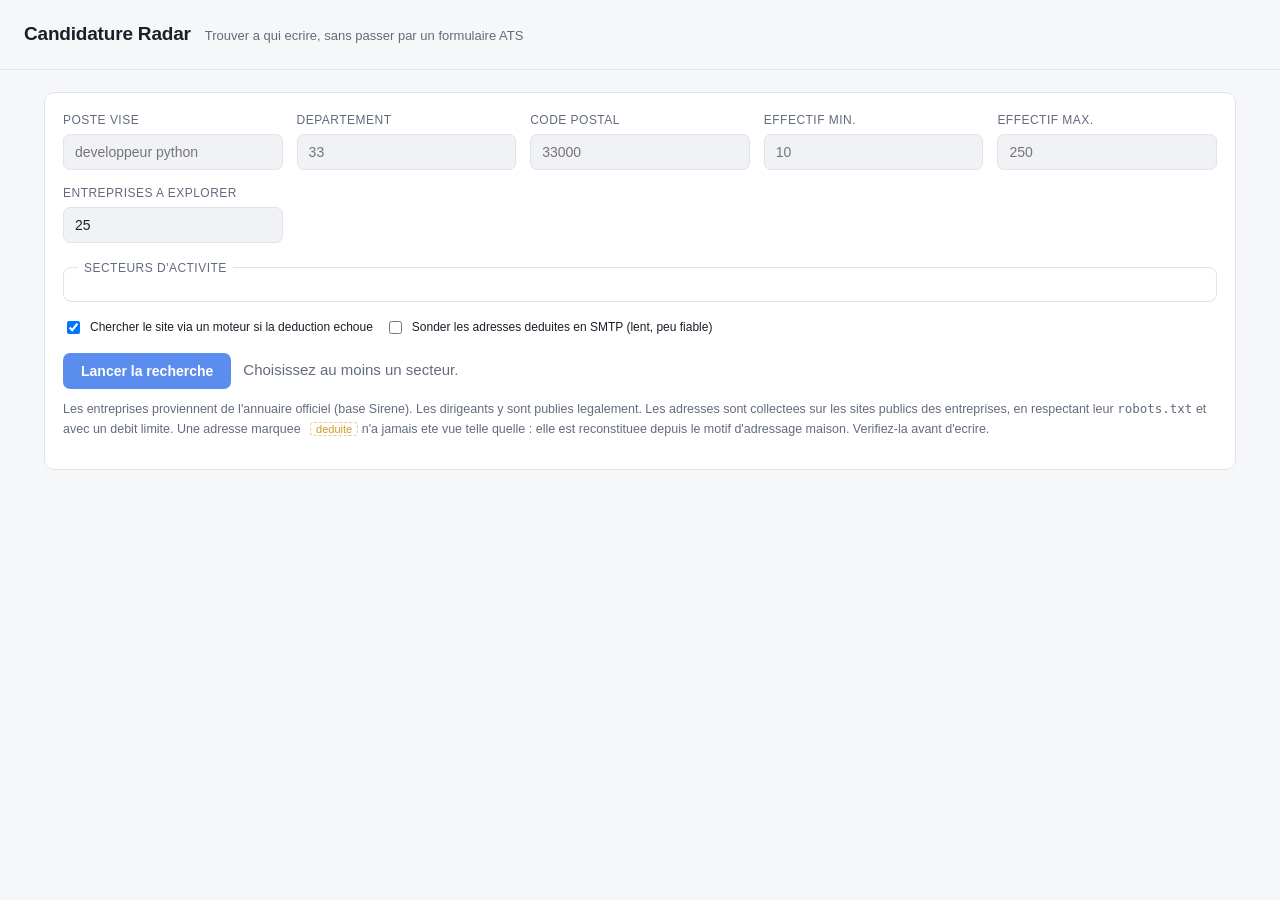
==== app/web/static/index.html @ e61c1b3c "Outil de prospection pour candidatures spontanées Chaîne complète : annuaire officiel des entreprise" ====
<!DOCTYPE html>
<html lang="fr">
<head>
<meta charset="utf-8">
<meta name="viewport" content="width=device-width, initial-scale=1">
<title>Candidature Radar</title>
<style>
  :root {
    --bg: #0f1117;
    --panel: #171a23;
    --panel-2: #1e2230;
    --border: #2a2f3d;
    --text: #e6e8ee;
    --muted: #949bab;
    --accent: #5b8def;
    --ok: #3fb950;
    --warn: #d29922;
    --bad: #f85149;
    --radius: 10px;
  }
  @media (prefers-color-scheme: light) {
    :root {
      --bg: #f6f7f9; --panel: #fff; --panel-2: #f0f2f5; --border: #dfe3ea;
      --text: #1b1f28; --muted: #626b7d;
    }
  }
  * { box-sizing: border-box; }
  body {
    margin: 0; background: var(--bg); color: var(--text);
    font: 15px/1.5 -apple-system, "Segoe UI", Roboto, Helvetica, Arial, sans-serif;
  }
  header {
    padding: 20px 24px; border-bottom: 1px solid var(--border);
    display: flex; align-items: baseline; gap: 14px; flex-wrap: wrap;
  }
  h1 { font-size: 19px; margin: 0; letter-spacing: -0.01em; }
  header .sub { color: var(--muted); font-size: 13px; }
  main { max-width: 1240px; margin: 0 auto; padding: 22px 24px 60px; }
  .panel {
    background: var(--panel); border: 1px solid var(--border);
    border-radius: var(--radius); padding: 18px; margin-bottom: 18px;
  }
  .grid { display: grid; grid-template-columns: repeat(auto-fit, minmax(190px, 1fr)); gap: 14px; }
  label { display: block; font-size: 12px; color: var(--muted); margin-bottom: 5px;
          text-transform: uppercase; letter-spacing: .04em; }
  input[type=text], input[type=number], select {
    width: 100%; padding: 9px 11px; background: var(--panel-2); color: var(--text);
    border: 1px solid var(--border); border-radius: 7px; font-size: 14px; font-family: inherit;
  }
  input:focus, select:focus { outline: 2px solid var(--accent); outline-offset: -1px; }
  fieldset { border: 1px solid var(--border); border-radius: 8px; padding: 12px 14px; margin: 16px 0 0; }
  legend { font-size: 12px; color: var(--muted); text-transform: uppercase; letter-spacing: .04em; padding: 0 6px; }
  .sectors { display: grid; grid-template-columns: repeat(auto-fill, minmax(215px, 1fr)); gap: 6px 14px; }
  .sectors label { display: flex; align-items: center; gap: 7px; text-transform: none;
                   letter-spacing: 0; font-size: 13.5px; color: var(--text); margin: 0; cursor: pointer; }
  .row { display: flex; gap: 12px; align-items: center; flex-wrap: wrap; margin-top: 16px; }
  button {
    background: var(--accent); color: #fff; border: 0; padding: 10px 18px;
    border-radius: 7px; font-size: 14px; font-weight: 600; cursor: pointer; font-family: inherit;
  }
  button:disabled { opacity: .5; cursor: not-allowed; }
  button.ghost { background: transparent; color: var(--text); border: 1px solid var(--border); font-weight: 500; }
  .bar { height: 6px; background: var(--panel-2); border-radius: 99px; overflow: hidden; margin: 12px 0 8px; }
  .bar > i { display: block; height: 100%; width: 0; background: var(--accent); transition: width .3s; }
  #log {
    font-family: ui-monospace, "Cascadia Code", Consolas, monospace; font-size: 12.5px;
    max-height: 190px; overflow-y: auto; color: var(--muted); white-space: pre-wrap;
  }
  table { width: 100%; border-collapse: collapse; font-size: 13.5px; }
  th, td { text-align: left; padding: 9px 10px; border-bottom: 1px solid var(--border); vertical-align: top; }
  th { font-size: 11.5px; text-transform: uppercase; letter-spacing: .04em; color: var(--muted); font-weight: 600; }
  tbody tr:hover { background: var(--panel-2); }
  .score { font-weight: 700; font-variant-numeric: tabular-nums; }
  .email { font-family: ui-monospace, Consolas, monospace; font-size: 13px; }
  .badge {
    display: inline-block; padding: 1px 7px; border-radius: 99px; font-size: 11px;
    font-weight: 600; border: 1px solid var(--border); white-space: nowrap;
  }
  .b-rh { background: rgba(63,185,80,.15); color: var(--ok); border-color: rgba(63,185,80,.35); }
  .b-direction { background: rgba(91,141,239,.15); color: var(--accent); border-color: rgba(91,141,239,.35); }
  .b-nominatif { background: rgba(210,153,34,.15); color: var(--warn); border-color: rgba(210,153,34,.35); }
  .b-generique, .b-inconnu { background: var(--panel-2); color: var(--muted); }
  .b-technique, .b-juridique, .b-commercial { background: var(--panel-2); color: var(--muted); opacity: .75; }
  .flag { font-size: 11px; color: var(--warn); border: 1px dashed rgba(210,153,34,.5);
          padding: 0 5px; border-radius: 4px; margin-left: 6px; }
  .why { color: var(--muted); font-size: 12px; margin-top: 3px; }
  .muted { color: var(--muted); }
  .empty { text-align: center; padding: 40px; color: var(--muted); }
  .note { font-size: 12.5px; color: var(--muted); margin-top: 10px; line-height: 1.6; }
  a { color: var(--accent); }
  .toolbar { display: flex; justify-content: space-between; align-items: center; gap: 12px;
             flex-wrap: wrap; margin-bottom: 12px; }
  .hidden { display: none; }
</style>
</head>
<body>
<header>
  <h1>Candidature Radar</h1>
  <span class="sub">Trouver a qui ecrire, sans passer par un formulaire ATS</span>
</header>

<main>
  <section class="panel">
    <div class="grid">
      <div>
        <label for="job">Poste vise</label>
        <input type="text" id="job" placeholder="developpeur python" value="">
      </div>
      <div>
        <label for="dept">Departement</label>
        <input type="text" id="dept" placeholder="33" maxlength="3">
      </div>
      <div>
        <label for="cp">Code postal</label>
        <input type="text" id="cp" placeholder="33000" maxlength="5">
      </div>
      <div>
        <label for="minh">Effectif min.</label>
        <input type="number" id="minh" placeholder="10" min="0">
      </div>
      <div>
        <label for="maxh">Effectif max.</label>
        <input type="number" id="maxh" placeholder="250" min="0">
      </div>
      <div>
        <label for="limit">Entreprises a explorer</label>
        <input type="number" id="limit" value="25" min="1" max="200">
      </div>
    </div>

    <fieldset>
      <legend>Secteurs d'activite</legend>
      <div class="sectors" id="sectors"></div>
    </fieldset>

    <div class="row">
      <label style="display:flex;align-items:center;gap:7px;text-transform:none;letter-spacing:0;color:var(--text);margin:0;cursor:pointer">
        <input type="checkbox" id="useSearch" checked> Chercher le site via un moteur si la deduction echoue
      </label>
      <label style="display:flex;align-items:center;gap:7px;text-transform:none;letter-spacing:0;color:var(--text);margin:0;cursor:pointer">
        <input type="checkbox" id="smtp"> Sonder les adresses deduites en SMTP (lent, peu fiable)
      </label>
    </div>

    <div class="row">
      <button id="go">Lancer la recherche</button>
      <span class="muted" id="hint">Choisissez au moins un secteur.</span>
    </div>
    <p class="note">
      Les entreprises proviennent de l'annuaire officiel (base Sirene). Les dirigeants
      y sont publies legalement. Les adresses sont collectees sur les sites publics des
      entreprises, en respectant leur <code>robots.txt</code> et avec un debit limite.
      Une adresse marquee <span class="flag">deduite</span> n'a jamais ete vue telle
      quelle : elle est reconstituee depuis le motif d'adressage maison. Verifiez-la
      avant d'ecrire.
    </p>
  </section>

  <section class="panel hidden" id="progress">
    <div class="toolbar">
      <strong id="progressTitle">Recherche en cours</strong>
      <span class="muted" id="counter"></span>
    </div>
    <div class="bar"><i id="barFill"></i></div>
    <div id="log"></div>
  </section>

  <section class="panel hidden" id="results">
    <div class="toolbar">
      <div>
        <strong id="resultCount"></strong>
        <span class="muted" id="resultHint"></span>
      </div>
      <div class="row" style="margin:0">
        <label style="display:flex;align-items:center;gap:7px;text-transform:none;letter-spacing:0;color:var(--text);margin:0;cursor:pointer">
          <input type="checkbox" id="onlyGood" checked> Masquer les contacts peu pertinents
        </label>
        <button class="ghost" id="export">Exporter en CSV</button>
      </div>
    </div>
    <table>
      <thead>
        <tr>
          <th style="width:56px">Score</th>
          <th>Contact</th>
          <th>Entreprise</th>
          <th style="width:110px">Categorie</th>
          <th style="width:90px">Suivi</th>
        </tr>
      </thead>
      <tbody id="tbody"></tbody>
    </table>
    <div class="empty hidden" id="emptyState">
      Aucun contact retenu. Elargissez le secteur, la zone geographique ou l'effectif.
    </div>
  </section>
</main>

<script>
const $ = (id) => document.getElementById(id);
let runId = null;
let rows = [];

async function loadSectors() {
  const list = await (await fetch('/api/sectors')).json();
  $('sectors').innerHTML = list.map(s =>
    `<label><input type="checkbox" value="${s.key}"> ${s.label}</label>`).join('');
}

function selectedSectors() {
  return [...document.querySelectorAll('#sectors input:checked')].map(i => i.value);
}

function logLine(text) {
  const el = $('log');
  el.textContent += text + '\n';
  el.scrollTop = el.scrollHeight;
}

function badge(category) {
  const known = ['rh', 'direction', 'nominatif', 'generique', 'technique', 'juridique', 'commercial', 'inconnu'];
  const cls = known.includes(category) ? category : 'inconnu';
  return `<span class="badge b-${cls}">${category}</span>`;
}

function render() {
  const onlyGood = $('onlyGood').checked;
  const visible = onlyGood ? rows.filter(r => r.score >= 40) : rows;

  $('resultCount').textContent =
    `${visible.length} contact${visible.length > 1 ? 's' : ''}`;
  $('resultHint').textContent = onlyGood && rows.length > visible.length
    ? ` (${rows.length - visible.length} masque(s))` : '';
  $('emptyState').classList.toggle('hidden', visible.length > 0);

  $('tbody').innerHTML = visible.map(r => {
    const name = [r.first_name, r.last_name].filter(Boolean).join(' ');
    const flag = r.inferred ? '<span class="flag">deduite</span>' : '';
    const mx = r.mx_ok === 0 ? '<span class="flag" style="color:var(--bad);border-color:var(--bad)">sans MX</span>' : '';
    const why = (r.reasons || '').split(' | ').filter(Boolean).slice(0, 2).join(' &middot; ');
    const where = r.source_url && r.source_url.startsWith('http')
      ? `<a href="${r.source_url}" target="_blank" rel="noopener noreferrer">source</a>`
      : `<span class="muted">${r.source_url || ''}</span>`;
    return `<tr>
      <td class="score">${Math.round(r.score)}</td>
      <td>
        <div class="email">${r.email}${flag}${mx}</div>
        ${name ? `<div class="why"><strong>${name}</strong>${r.role_title ? ' &mdash; ' + r.role_title.slice(0, 70) : ''}</div>` : ''}
        ${why ? `<div class="why">${why}</div>` : ''}
        <div class="why">${where}</div>
      </td>
      <td>
        <div>${r.company_name || ''}</div>
        <div class="why">${[r.city, r.size].filter(Boolean).join(' &middot; ')}</div>
      </td>
      <td>${badge(r.category)}</td>
      <td><button class="ghost" style="padding:4px 9px;font-size:12px"
           onclick="markContacted('${r.email}', this)">Contacte</button></td>
    </tr>`;
  }).join('');
}

async function markContacted(email, btn) {
  btn.disabled = true;
  btn.textContent = '...';
  await fetch('/api/contacted', {
    method: 'POST',
    headers: { 'Content-Type': 'application/json' },
    body: JSON.stringify({ email, note: '' }),
  });
  btn.textContent = 'OK';
}

async function loadResults() {
  rows = await (await fetch(`/api/runs/${runId}/contacts`)).json();
  $('results').classList.remove('hidden');
  render();
}

$('go').onclick = async () => {
  const sectors = selectedSectors();
  const job = $('job').value.trim();
  if (!job) { $('hint').textContent = 'Indiquez le poste vise.'; return; }
  if (!sectors.length) { $('hint').textContent = 'Choisissez au moins un secteur.'; return; }

  $('go').disabled = true;
  $('hint').textContent = '';
  $('log').textContent = '';
  $('progress').classList.remove('hidden');
  $('results').classList.add('hidden');
  $('barFill').style.width = '0';
  $('progressTitle').textContent = 'Recherche en cours';

  const payload = {
    job_title: job,
    sectors,
    department: $('dept').value.trim() || null,
    postal_code: $('cp').value.trim() || null,
    min_headcount: $('minh').value ? +$('minh').value : null,
    max_headcount: $('maxh').value ? +$('maxh').value : null,
    limit: +$('limit').value || 25,
    use_search_engine: $('useSearch').checked,
    verify_smtp: $('smtp').checked,
  };

  const res = await fetch('/api/search', {
    method: 'POST',
    headers: { 'Content-Type': 'application/json' },
    body: JSON.stringify(payload),
  });

  if (!res.ok) {
    const err = await res.json().catch(() => ({ detail: 'Erreur inconnue' }));
    logLine('Erreur : ' + (err.detail || res.status));
    $('go').disabled = false;
    return;
  }

  runId = (await res.json()).run_id;
  const stream = new EventSource(`/api/runs/${runId}/stream`);

  stream.onmessage = (msg) => {
    const e = JSON.parse(msg.data);
    if (e.total) {
      $('counter').textContent = `${e.processed || 0} / ${e.total} entreprises`;
      $('barFill').style.width = `${Math.round(100 * (e.processed || 0) / e.total)}%`;
    }
    if (e.event === 'etape') logLine('> ' + e.step);
    else if (e.event === 'entreprise') logLine(`  ${e.name} : ${e.step}`);
    else if (e.event === 'erreur') logLine(`  ! ${e.name} : ${e.detail}`);
    else if (e.event === 'erreur_fatale') logLine('ECHEC : ' + e.detail);
    else if (e.event === 'termine') {
      $('barFill').style.width = '100%';
      $('progressTitle').textContent = 'Recherche terminee';
      logLine(`> ${e.total_contacts} contact(s) retenus`);
    } else if (e.event === 'fin_flux') {
      stream.close();
      $('go').disabled = false;
      loadResults();
    }
  };

  stream.onerror = () => {
    stream.close();
    $('go').disabled = false;
  };
};

$('onlyGood').onchange = render;
$('export').onclick = () => { if (runId) location.href = `/api/runs/${runId}/export`; };

loadSectors();
</script>
</body>
</html>
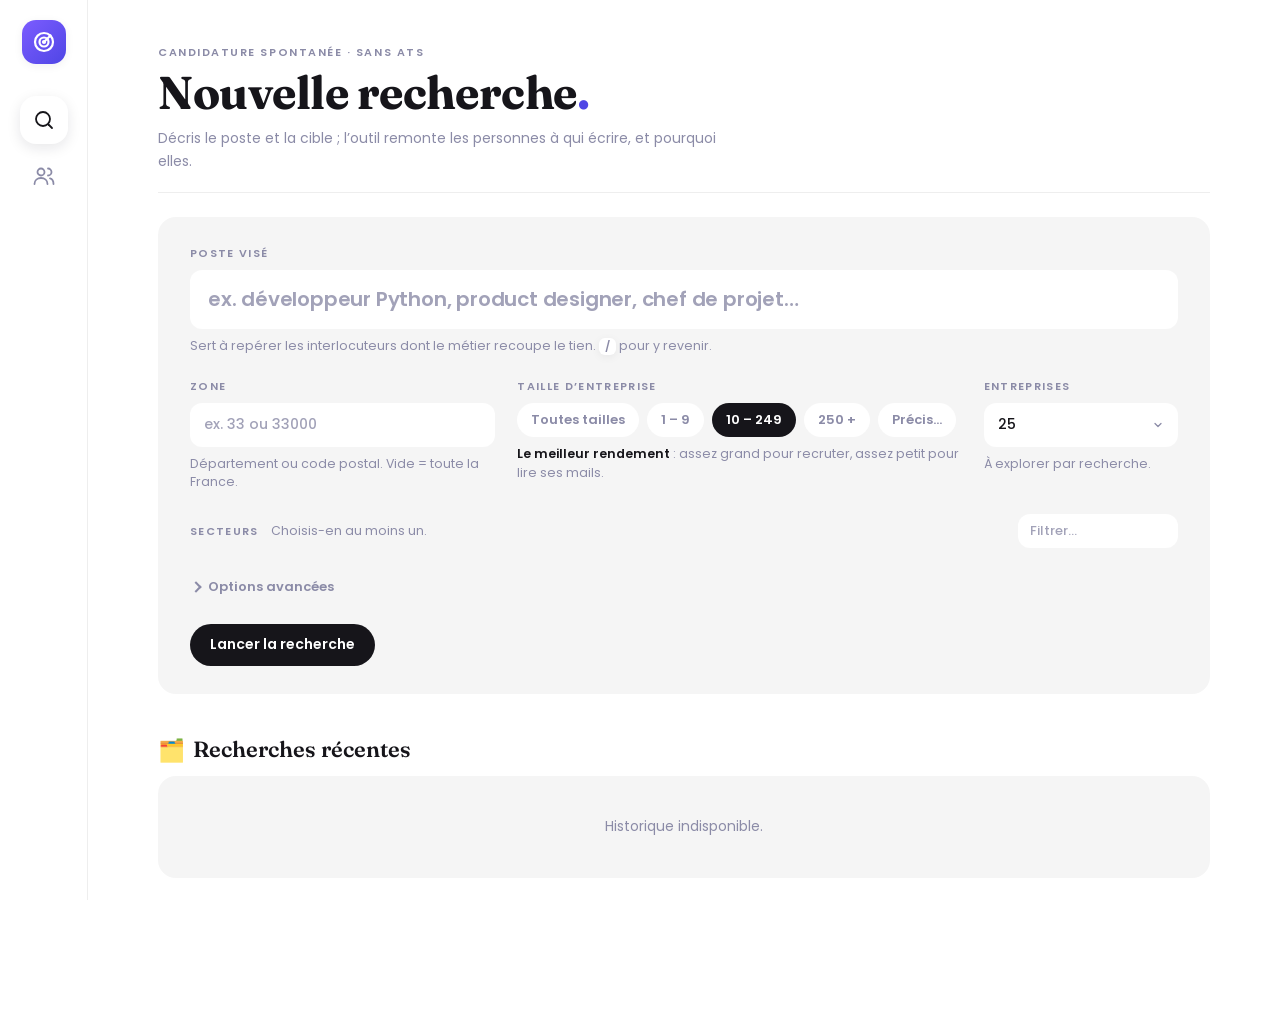
==== commit 34b9bdde: "Interface web : système de design « Le Brief » et vue Suivi Restyle complet dans le système de desig" ====
--- a/app/web/static/index.html
+++ b/app/web/static/index.html
@@ -4,352 +4,845 @@
 <meta charset="utf-8">
 <meta name="viewport" content="width=device-width, initial-scale=1">
 <title>Candidature Radar</title>
+<link rel="preconnect" href="https://fonts.googleapis.com">
+<link rel="preconnect" href="https://fonts.gstatic.com" crossorigin>
+<link href="https://fonts.googleapis.com/css2?family=Fraunces:opsz,wght@9..144,600;9..144,700&family=Poppins:wght@400;500;600;700&display=swap" rel="stylesheet">
 <style>
+  /* ── Design system — même socle que « Le Brief » ─────────────────────────
+     Fond blanc, beaucoup d'air, cartes gris très clair sans bordure. Titres de
+     section en serif d'édition (Fraunces), tout le reste en Poppins. Texte
+     secondaire gris lavande. Seul accent autorisé : l'indigo du logo. */
   :root {
-    --bg: #0f1117;
-    --panel: #171a23;
-    --panel-2: #1e2230;
-    --border: #2a2f3d;
-    --text: #e6e8ee;
-    --muted: #949bab;
-    --accent: #5b8def;
-    --ok: #3fb950;
-    --warn: #d29922;
-    --bad: #f85149;
-    --radius: 10px;
-  }
-  @media (prefers-color-scheme: light) {
-    :root {
-      --bg: #f6f7f9; --panel: #fff; --panel-2: #f0f2f5; --border: #dfe3ea;
-      --text: #1b1f28; --muted: #626b7d;
-    }
-  }
+    --paper: #ffffff;
+    --card: #f5f5f5;
+    --card-hover: #efefef;
+    --ink: #16151a;
+    --muted: #8b8ba7;
+    --line: #eeeeee;
+
+    --tech: #cfe3f5;  --tech-ink: #2c5a86;
+    --biz:  #d8efdd;  --biz-ink:  #2f6b45;
+    --data: #f3d9e7;  --data-ink: #8a3160;
+    --ux:   #f7e5c8;  --ux-ink:   #8a5a1e;
+
+    --logo-from: #7c5cff;
+    --logo-to: #4f46e5;
+
+    --font-serif: 'Fraunces', ui-serif, Georgia, 'Times New Roman', serif;
+    --font-sans: 'Poppins', system-ui, -apple-system, 'Segoe UI', sans-serif;
+
+    --radius-card: 18px;
+    --radius-media: 12px;
+    --shadow-soft: 0 2px 10px rgba(20, 20, 40, 0.06);
+    --shadow-active: 0 4px 14px rgba(20, 20, 40, 0.10);
+    --sidebar: 88px;
+  }
+
   * { box-sizing: border-box; }
+  html, body { margin: 0; background: var(--paper); color: var(--ink); }
   body {
-    margin: 0; background: var(--bg); color: var(--text);
-    font: 15px/1.5 -apple-system, "Segoe UI", Roboto, Helvetica, Arial, sans-serif;
-  }
-  header {
-    padding: 20px 24px; border-bottom: 1px solid var(--border);
-    display: flex; align-items: baseline; gap: 14px; flex-wrap: wrap;
-  }
-  h1 { font-size: 19px; margin: 0; letter-spacing: -0.01em; }
-  header .sub { color: var(--muted); font-size: 13px; }
-  main { max-width: 1240px; margin: 0 auto; padding: 22px 24px 60px; }
-  .panel {
-    background: var(--panel); border: 1px solid var(--border);
-    border-radius: var(--radius); padding: 18px; margin-bottom: 18px;
-  }
-  .grid { display: grid; grid-template-columns: repeat(auto-fit, minmax(190px, 1fr)); gap: 14px; }
-  label { display: block; font-size: 12px; color: var(--muted); margin-bottom: 5px;
-          text-transform: uppercase; letter-spacing: .04em; }
-  input[type=text], input[type=number], select {
-    width: 100%; padding: 9px 11px; background: var(--panel-2); color: var(--text);
-    border: 1px solid var(--border); border-radius: 7px; font-size: 14px; font-family: inherit;
-  }
-  input:focus, select:focus { outline: 2px solid var(--accent); outline-offset: -1px; }
-  fieldset { border: 1px solid var(--border); border-radius: 8px; padding: 12px 14px; margin: 16px 0 0; }
-  legend { font-size: 12px; color: var(--muted); text-transform: uppercase; letter-spacing: .04em; padding: 0 6px; }
-  .sectors { display: grid; grid-template-columns: repeat(auto-fill, minmax(215px, 1fr)); gap: 6px 14px; }
-  .sectors label { display: flex; align-items: center; gap: 7px; text-transform: none;
-                   letter-spacing: 0; font-size: 13.5px; color: var(--text); margin: 0; cursor: pointer; }
-  .row { display: flex; gap: 12px; align-items: center; flex-wrap: wrap; margin-top: 16px; }
-  button {
-    background: var(--accent); color: #fff; border: 0; padding: 10px 18px;
-    border-radius: 7px; font-size: 14px; font-weight: 600; cursor: pointer; font-family: inherit;
-  }
-  button:disabled { opacity: .5; cursor: not-allowed; }
-  button.ghost { background: transparent; color: var(--text); border: 1px solid var(--border); font-weight: 500; }
-  .bar { height: 6px; background: var(--panel-2); border-radius: 99px; overflow: hidden; margin: 12px 0 8px; }
-  .bar > i { display: block; height: 100%; width: 0; background: var(--accent); transition: width .3s; }
-  #log {
-    font-family: ui-monospace, "Cascadia Code", Consolas, monospace; font-size: 12.5px;
-    max-height: 190px; overflow-y: auto; color: var(--muted); white-space: pre-wrap;
-  }
-  table { width: 100%; border-collapse: collapse; font-size: 13.5px; }
-  th, td { text-align: left; padding: 9px 10px; border-bottom: 1px solid var(--border); vertical-align: top; }
-  th { font-size: 11.5px; text-transform: uppercase; letter-spacing: .04em; color: var(--muted); font-weight: 600; }
-  tbody tr:hover { background: var(--panel-2); }
-  .score { font-weight: 700; font-variant-numeric: tabular-nums; }
-  .email { font-family: ui-monospace, Consolas, monospace; font-size: 13px; }
-  .badge {
-    display: inline-block; padding: 1px 7px; border-radius: 99px; font-size: 11px;
-    font-weight: 600; border: 1px solid var(--border); white-space: nowrap;
-  }
-  .b-rh { background: rgba(63,185,80,.15); color: var(--ok); border-color: rgba(63,185,80,.35); }
-  .b-direction { background: rgba(91,141,239,.15); color: var(--accent); border-color: rgba(91,141,239,.35); }
-  .b-nominatif { background: rgba(210,153,34,.15); color: var(--warn); border-color: rgba(210,153,34,.35); }
-  .b-generique, .b-inconnu { background: var(--panel-2); color: var(--muted); }
-  .b-technique, .b-juridique, .b-commercial { background: var(--panel-2); color: var(--muted); opacity: .75; }
-  .flag { font-size: 11px; color: var(--warn); border: 1px dashed rgba(210,153,34,.5);
-          padding: 0 5px; border-radius: 4px; margin-left: 6px; }
-  .why { color: var(--muted); font-size: 12px; margin-top: 3px; }
+    font: 14px/1.55 var(--font-sans);
+    -webkit-font-smoothing: antialiased; -moz-osx-font-smoothing: grayscale;
+    overflow-x: hidden;
+  }
+  a { color: inherit; text-decoration: none; }
+  button, input, select { font: inherit; color: inherit; }
+  button { cursor: pointer; border: 0; background: none; padding: 0; }
+  ::placeholder { color: var(--muted); opacity: .8; }
+  .serif { font-family: var(--font-serif); font-optical-sizing: auto; }
   .muted { color: var(--muted); }
-  .empty { text-align: center; padding: 40px; color: var(--muted); }
-  .note { font-size: 12.5px; color: var(--muted); margin-top: 10px; line-height: 1.6; }
-  a { color: var(--accent); }
-  .toolbar { display: flex; justify-content: space-between; align-items: center; gap: 12px;
-             flex-wrap: wrap; margin-bottom: 12px; }
-  .hidden { display: none; }
+  .hidden { display: none !important; }
+  .dot-accent { color: var(--logo-to); }
+
+  /* ── Sidebar (desktop) ───────────────────────────────────────────────── */
+  .sidebar {
+    position: fixed; inset: 0 auto 0 0; width: var(--sidebar); z-index: 30;
+    display: none; flex-direction: column; align-items: center;
+    padding: 20px 0; background: var(--paper); border-right: 1px solid var(--line);
+  }
+  .logo {
+    width: 44px; height: 44px; border-radius: 14px; display: grid; place-items: center;
+    background: linear-gradient(135deg, var(--logo-from), var(--logo-to));
+    box-shadow: var(--shadow-soft); color: #fff;
+  }
+  .logo svg { width: 24px; height: 24px; }
+  .sidebar nav { margin-top: 32px; display: flex; flex: 1; flex-direction: column; align-items: center; gap: 8px; }
+  .navbtn { position: relative; }
+  .navbtn a {
+    width: 48px; height: 48px; border-radius: 16px; display: grid; place-items: center;
+    color: var(--muted); transition: background .15s, color .15s;
+  }
+  .navbtn a:hover { background: rgba(255,255,255,.6); }
+  .navbtn a.active { background: #fff; box-shadow: var(--shadow-active); color: var(--ink); }
+  .navbtn a svg { width: 24px; height: 24px; }
+  .navbtn .tip {
+    pointer-events: none; position: absolute; top: 50%; left: 100%; margin-left: 12px;
+    transform: translate(4px, -50%); opacity: 0; transition: all .15s; z-index: 40;
+    background: var(--ink); color: #fff; font-size: 12px; font-weight: 600; white-space: nowrap;
+    padding: 6px 10px; border-radius: 8px; box-shadow: var(--shadow-active);
+  }
+  .navbtn:hover .tip { opacity: 1; transform: translate(0, -50%); }
+  .navbadge {
+    position: absolute; top: 6px; right: 6px; min-width: 18px; height: 18px; padding: 0 5px;
+    border-radius: 99px; background: var(--logo-to); color: #fff; font-size: 11px; font-weight: 700;
+    display: grid; place-items: center; line-height: 1;
+  }
+  .navbadge.zero { display: none; }
+
+  /* ── Mobile bars ─────────────────────────────────────────────────────── */
+  .mtop {
+    position: sticky; top: 0; z-index: 20; display: flex; align-items: center; gap: 10px;
+    padding: 10px 16px; background: rgba(255,255,255,.95); backdrop-filter: blur(6px);
+    border-bottom: 1px solid var(--line);
+  }
+  .mtop .logo { width: 32px; height: 32px; border-radius: 10px; }
+  .mtop .logo svg { width: 18px; height: 18px; }
+  .mtop b { font-family: var(--font-serif); font-size: 18px; font-weight: 600; }
+  .mnav {
+    position: fixed; inset: auto 0 0 0; z-index: 30; display: flex; justify-content: space-around;
+    padding: 8px; background: rgba(255,255,255,.95); backdrop-filter: blur(6px); border-top: 1px solid var(--line);
+  }
+  .mnav a { width: 44px; height: 44px; border-radius: 16px; display: grid; place-items: center; color: var(--muted); position: relative; }
+  .mnav a.active { background: #fff; box-shadow: var(--shadow-active); color: var(--ink); }
+  .mnav a svg { width: 23px; height: 23px; }
+  @media (min-width: 768px) {
+    .sidebar { display: flex; }
+    .mtop, .mnav { display: none; }
+    main { padding-left: var(--sidebar); }
+  }
+
+  /* ── Layout & en-têtes ───────────────────────────────────────────────── */
+  main { padding-bottom: 96px; }
+  .container { max-width: 1180px; margin: 0 auto; padding: 32px 24px; }
+  @media (min-width: 640px) { .container { padding: 40px 40px; } }
+  @media (min-width: 1024px) { .container { padding: 44px 64px; } }
+
+  .kicker { font-size: 11px; font-weight: 600; letter-spacing: .14em; text-transform: uppercase; color: var(--muted); margin: 0 0 8px; }
+  .page-head { margin-bottom: 24px; }
+  .page-head .row { display: flex; flex-wrap: wrap; align-items: flex-end; justify-content: space-between; gap: 16px; }
+  h1 { font-family: var(--font-serif); font-weight: 700; font-size: 34px; line-height: 1.05; margin: 0; letter-spacing: -.01em; }
+  @media (min-width: 640px) { h1 { font-size: 46px; } }
+  .page-head .sub { margin-top: 10px; max-width: 560px; color: var(--muted); font-size: 14px; line-height: 1.6; }
+  .page-head .rule { margin-top: 20px; border-top: 1px solid var(--line); }
+  h2 { font-family: var(--font-serif); font-weight: 600; font-size: 22px; line-height: 1; margin: 0; }
+  h2 .emoji { font-family: var(--font-sans); margin-right: 8px; vertical-align: middle; }
+  .section { margin-top: 44px; }
+  .section-head { display: flex; align-items: flex-end; justify-content: space-between; gap: 16px; margin-bottom: 14px; }
+
+  /* ── Cartes & champs ─────────────────────────────────────────────────── */
+  .card { background: var(--card); border-radius: var(--radius-card); }
+  .card-body { padding: 24px; }
+  @media (min-width: 640px) { .card-body { padding: 28px 32px; } }
+  .field { display: flex; flex-direction: column; gap: 8px; }
+  .lbl { font-size: 11px; font-weight: 600; letter-spacing: .12em; text-transform: uppercase; color: var(--muted); }
+  .input {
+    width: 100%; background: #fff; border: 0; border-radius: var(--radius-media);
+    padding: 11px 14px; font-weight: 500; box-shadow: 0 0 0 1px transparent; transition: box-shadow .15s;
+  }
+  .input:focus { outline: none; box-shadow: 0 0 0 3px rgba(79, 70, 229, .18); }
+  .input.err { box-shadow: 0 0 0 2px #e0524f; }
+  .input-hero { font-size: 20px; font-weight: 600; padding: 14px 18px; letter-spacing: -.01em; }
+  .hint { font-size: 12.5px; color: var(--muted); line-height: 1.5; }
+  .hint.err { color: #c53d3a; }
+  .hint b { color: var(--ink); font-weight: 600; }
+  .grid-3 { display: grid; gap: 22px; grid-template-columns: 1fr; }
+  @media (min-width: 900px) { .grid-3 { grid-template-columns: 1.1fr 1.6fr .7fr; } }
+  select.input {
+    appearance: none; -webkit-appearance: none; padding-right: 36px; cursor: pointer;
+    background-image: url("data:image/svg+xml;utf8,<svg xmlns='http://www.w3.org/2000/svg' width='12' height='12' viewBox='0 0 24 24' fill='none' stroke='%238b8ba7' stroke-width='2.5' stroke-linecap='round' stroke-linejoin='round'><path d='m6 9 6 6 6-6'/></svg>");
+    background-repeat: no-repeat; background-position: right 14px center;
+  }
+
+  /* Pilules : inactif gris, actif noir. Un point coloré identifie la famille. */
+  .pills { display: flex; flex-wrap: wrap; gap: 8px; }
+  .pill {
+    display: inline-flex; align-items: center; gap: 7px; border-radius: 999px;
+    padding: 7px 14px; font-size: 13px; font-weight: 600; color: var(--muted);
+    background: #fff; transition: color .15s, background .15s, opacity .15s;
+  }
+  .card .pill { background: #fff; }
+  .pill:hover { color: var(--ink); }
+  .pill.on { background: var(--ink); color: #fff; }
+  .pill.dim { opacity: .35; }
+  .pill i { width: 8px; height: 8px; border-radius: 50%; background: currentColor; flex: none; }
+  .pill .n { font-size: 11px; font-weight: 700; padding: 1px 7px; border-radius: 99px; background: rgba(0,0,0,.06); }
+  .pill.on .n { background: rgba(255,255,255,.18); }
+  /* Sur fond blanc, les pilules inactives prennent le gris carte ; l'active
+     reste noire (sélecteur volontairement plus spécifique que .pills.on-paper). */
+  .pills.on-paper .pill:not(.on) { background: var(--card); }
+
+  /* Boutons */
+  .btn {
+    display: inline-flex; align-items: center; gap: 8px; border-radius: 999px;
+    padding: 10px 20px; font-size: 14px; font-weight: 600; background: var(--card); color: var(--ink);
+    transition: background .15s, opacity .15s, transform .1s;
+  }
+  .btn:hover { background: var(--card-hover); }
+  .btn:active { transform: scale(.985); }
+  .btn:disabled { opacity: .5; cursor: not-allowed; }
+  .btn-primary { background: var(--ink); color: #fff; }
+  .btn-primary:hover { background: var(--ink); opacity: .9; }
+  .btn-white { background: #fff; box-shadow: var(--shadow-soft); }
+  .btn-white:hover { background: #fff; box-shadow: var(--shadow-active); }
+  .btn-sm { padding: 7px 14px; font-size: 13px; }
+  .btn-text { background: transparent; color: var(--muted); padding: 7px 10px; }
+  .btn-text:hover { background: transparent; color: var(--ink); }
+  .kbd { display: inline-block; font-size: 11px; font-weight: 600; padding: 0 6px; border-radius: 6px; background: #fff; color: var(--muted); box-shadow: var(--shadow-soft); }
+
+  details.adv summary { cursor: pointer; list-style: none; display: inline-flex; align-items: center; gap: 8px; font-weight: 600; color: var(--muted); user-select: none; font-size: 13px; }
+  details.adv summary::-webkit-details-marker { display: none; }
+  details.adv summary::before { content: ""; width: 6px; height: 6px; border-right: 2px solid currentColor; border-bottom: 2px solid currentColor; transform: rotate(-45deg); transition: transform .15s; margin-left: 2px; }
+  details.adv[open] summary::before { transform: rotate(45deg); }
+  details.adv .adv-body { margin-top: 16px; display: grid; gap: 16px; grid-template-columns: 1fr; }
+  @media (min-width: 720px) { details.adv .adv-body { grid-template-columns: 1fr 1fr; } }
+  .check { display: flex; align-items: center; gap: 10px; color: var(--muted); cursor: pointer; font-size: 13px; }
+  .check input { accent-color: var(--logo-to); width: 16px; height: 16px; }
+
+  /* ── Listes compactes (monogramme + titre + méta) ─────────────────────── */
+  .list { display: flex; flex-direction: column; gap: 4px; }
+  .item {
+    display: grid; align-items: center; gap: 14px; padding: 10px; border-radius: 16px;
+    transition: background .15s, transform .12s; will-change: transform;
+  }
+  .item:hover { background: var(--card); }
+  .item.clickable { cursor: pointer; }
+  .item.open { background: var(--card); }
+  .mono {
+    width: 52px; height: 52px; border-radius: 14px; display: grid; place-items: center; flex: none;
+    font-family: var(--font-serif); font-weight: 600; font-size: 19px; letter-spacing: .01em;
+    background: var(--card-hover); color: var(--muted);
+  }
+  .mono.tech { background: var(--tech); color: var(--tech-ink); }
+  .mono.biz  { background: var(--biz);  color: var(--biz-ink); }
+  .mono.data { background: var(--data); color: var(--data-ink); }
+  .mono.ux   { background: var(--ux);   color: var(--ux-ink); }
+  .item .t { font-size: 15px; font-weight: 600; line-height: 1.3; word-break: break-all; }
+  .item .s { font-size: 13px; color: var(--muted); margin-top: 2px; }
+  .item .s b { color: var(--ink); font-weight: 600; }
+  .item .meta { font-size: 13px; color: var(--muted); text-align: right; white-space: nowrap; }
+  .item .meta b { display: block; color: var(--ink); font-weight: 600; white-space: normal; }
+  .empty { padding: 40px 24px; text-align: center; color: var(--muted); border-radius: var(--radius-card); background: var(--card); }
+  .empty b { display: block; color: var(--ink); font-family: var(--font-serif); font-size: 20px; font-weight: 600; margin-bottom: 6px; }
+
+  .runs .item { grid-template-columns: 52px 1fr auto; }
+  .results .item { grid-template-columns: 52px minmax(0, 1.5fr) minmax(0, 1fr) auto auto; }
+  .suivi .item { grid-template-columns: 52px minmax(0, 1.4fr) minmax(0, 1fr) auto minmax(140px, 1fr) auto; }
+  @media (max-width: 900px) {
+    .results .item { grid-template-columns: 52px 1fr; }
+    .results .item > .firm, .results .item > .catcell, .results .item > .actions { grid-column: 2; }
+    .suivi .item { grid-template-columns: 52px 1fr; }
+    .suivi .item > * { grid-column: 2; }
+    .suivi .item > .mono { grid-column: 1; grid-row: 1 / span 2; }
+    .item .meta { text-align: left; }
+  }
+
+  /* Score en serif : un chiffre d'édition, pas un badge d'admin. */
+  .score { font-family: var(--font-serif); font-weight: 700; font-size: 22px; line-height: 1; text-align: right; min-width: 40px; }
+  .score.mid { color: rgba(22,21,26,.6); }
+  .score.low { color: var(--muted); font-weight: 600; }
+  .catpill { display: inline-flex; align-items: center; gap: 6px; font-size: 12px; font-weight: 600; color: var(--muted); }
+  .catpill i { width: 8px; height: 8px; border-radius: 50%; background: var(--card-hover); }
+  .catpill.rh i { background: var(--biz-ink); } .catpill.rh { color: var(--biz-ink); }
+  .catpill.direction i { background: var(--tech-ink); } .catpill.direction { color: var(--tech-ink); }
+  .catpill.nominatif i { background: var(--ux-ink); } .catpill.nominatif { color: var(--ux-ink); }
+  .tag { font-size: 11px; font-weight: 600; padding: 2px 8px; border-radius: 999px; background: var(--ux); color: var(--ux-ink); margin-left: 6px; vertical-align: middle; }
+  .tag.danger { background: #fde3e3; color: #a33; }
+  .tag.ok { background: var(--biz); color: var(--biz-ink); }
+  .actions { display: flex; gap: 6px; justify-content: flex-end; align-items: center; }
+  .detail { grid-column: 1 / -1; padding: 4px 8px 8px 66px; color: var(--muted); font-size: 13px; display: grid; gap: 6px; }
+  .detail ul { margin: 0; padding-left: 18px; }
+  .detail a { color: var(--logo-to); font-weight: 600; }
+
+  .banner {
+    display: flex; gap: 12px; align-items: flex-start; padding: 14px 18px; border-radius: var(--radius-media);
+    background: var(--ux); color: var(--ux-ink); font-size: 13.5px; margin-bottom: 16px; line-height: 1.5;
+  }
+  .banner b { font-weight: 700; }
+  .banner .x { margin-left: auto; color: var(--ux-ink); opacity: .6; font-size: 18px; line-height: 1; }
+  .banner .x:hover { opacity: 1; }
+  .toolbar { display: flex; align-items: center; gap: 12px; flex-wrap: wrap; margin-bottom: 18px; }
+  .toolbar .grow { flex: 1; }
+  .toolbar .input { width: 200px; padding: 9px 14px; background: var(--card); }
+
+  /* Statut : pilule select */
+  select.status {
+    appearance: none; -webkit-appearance: none; border: 0; border-radius: 999px; cursor: pointer;
+    padding: 7px 30px 7px 14px; font-size: 13px; font-weight: 600; background-color: var(--card); color: var(--ink);
+    background-image: url("data:image/svg+xml;utf8,<svg xmlns='http://www.w3.org/2000/svg' width='12' height='12' viewBox='0 0 24 24' fill='none' stroke='%238b8ba7' stroke-width='2.5' stroke-linecap='round' stroke-linejoin='round'><path d='m6 9 6 6 6-6'/></svg>");
+    background-repeat: no-repeat; background-position: right 12px center;
+  }
+  .item:hover select.status, .item.open select.status { background-color: #fff; }
+  select.status.contacte { color: var(--tech-ink); }
+  select.status.relance { color: var(--ux-ink); }
+  select.status.repondu { color: var(--biz-ink); }
+  select.status.ecarte { color: var(--muted); }
+  .note { font-size: 13px; color: var(--muted); cursor: text; border-radius: 8px; padding: 4px 8px; margin: -4px -8px; min-height: 26px; }
+  .note:hover { background: #fff; }
+  .note.empty-note { font-style: italic; opacity: .8; }
+
+  /* ── Progression ─────────────────────────────────────────────────────── */
+  .progress { display: grid; gap: 14px; }
+  .progress .bar { height: 6px; background: #fff; border-radius: 99px; overflow: hidden; }
+  .progress .bar i { display: block; height: 100%; width: 0; border-radius: 99px; background: linear-gradient(90deg, var(--logo-from), var(--logo-to)); transition: width .4s ease; }
+  .progress .step { color: var(--muted); display: flex; gap: 10px; align-items: center; min-height: 22px; font-size: 13.5px; }
+  .pulse { width: 8px; height: 8px; border-radius: 50%; background: var(--logo-to); animation: pulse 1.1s infinite; flex: none; }
+  @keyframes pulse { 0%,100% { opacity: .3; } 50% { opacity: 1; } }
+  .journal { font: 12px/1.65 ui-monospace, Menlo, Consolas, monospace; color: var(--muted); background: #fff; border-radius: var(--radius-media); padding: 12px 14px; max-height: 220px; overflow: auto; white-space: pre-wrap; margin-top: 10px; }
+
+  /* ── Toast (pilule noire, comme les tooltips) ─────────────────────────── */
+  #toast { position: fixed; left: 50%; bottom: 28px; transform: translateX(-50%) translateY(10px); opacity: 0; z-index: 50;
+           background: var(--ink); color: #fff; padding: 10px 18px; border-radius: 999px; font-weight: 600; font-size: 13px;
+           box-shadow: var(--shadow-active); transition: all .2s; pointer-events: none; }
+  #toast.show { opacity: 1; transform: translateX(-50%) translateY(0); }
+  @media (max-width: 767px) { #toast { bottom: 76px; } }
+
+  @media (prefers-reduced-motion: reduce) { * { animation-duration: .01ms !important; transition-duration: .01ms !important; } }
 </style>
 </head>
 <body>
-<header>
-  <h1>Candidature Radar</h1>
-  <span class="sub">Trouver a qui ecrire, sans passer par un formulaire ATS</span>
+
+<svg width="0" height="0" style="position:absolute" aria-hidden="true">
+  <symbol id="i-radar" viewBox="0 0 24 24" fill="none" stroke="currentColor" stroke-width="2.2" stroke-linecap="round" stroke-linejoin="round">
+    <circle cx="12" cy="12" r="9"/><circle cx="12" cy="12" r="4.5"/><path d="M12 12 18.5 5.5"/><circle cx="12" cy="12" r="1" fill="currentColor"/>
+  </symbol>
+  <symbol id="i-search" viewBox="0 0 24 24" fill="none" stroke="currentColor" stroke-width="1.8" stroke-linecap="round" stroke-linejoin="round">
+    <circle cx="11" cy="11" r="7"/><path d="m20 20-3.5-3.5"/>
+  </symbol>
+  <symbol id="i-people" viewBox="0 0 24 24" fill="none" stroke="currentColor" stroke-width="1.8" stroke-linecap="round" stroke-linejoin="round">
+    <circle cx="9" cy="8" r="3.5"/><path d="M2.5 20c0-3.6 2.9-6 6.5-6s6.5 2.4 6.5 6"/><path d="M16 4.5a3.5 3.5 0 0 1 0 7"/><path d="M18 14.3c2.2.6 3.5 2.6 3.5 5.7"/>
+  </symbol>
+</svg>
+
+<aside class="sidebar">
+  <a class="logo" href="#/" title="Candidature Radar"><svg><use href="#i-radar"/></svg></a>
+  <nav>
+    <div class="navbtn"><a href="#/" data-nav="search" aria-label="Recherche"><svg><use href="#i-search"/></svg></a><span class="tip">Recherche</span></div>
+    <div class="navbtn"><a href="#/suivi" data-nav="suivi" aria-label="Suivi"><svg><use href="#i-people"/></svg><span class="navbadge zero" data-badge>0</span></a><span class="tip">Suivi</span></div>
+  </nav>
+</aside>
+
+<header class="mtop">
+  <a class="logo" href="#/"><svg><use href="#i-radar"/></svg></a>
+  <b>Candidature Radar</b>
 </header>
 
-<main>
-  <section class="panel">
-    <div class="grid">
-      <div>
-        <label for="job">Poste vise</label>
-        <input type="text" id="job" placeholder="developpeur python" value="">
+<main><div class="container" id="view"></div></main>
+
+<nav class="mnav">
+  <a href="#/" data-nav="search" aria-label="Recherche"><svg><use href="#i-search"/></svg></a>
+  <a href="#/suivi" data-nav="suivi" aria-label="Suivi"><svg><use href="#i-people"/></svg><span class="navbadge zero" data-badge>0</span></a>
+</nav>
+
+<div id="toast"></div>
+
+<script>
+/* ======================= utilitaires ======================= */
+const $ = (sel, root = document) => root.querySelector(sel);
+const $$ = (sel, root = document) => [...root.querySelectorAll(sel)];
+const esc = (s) => String(s ?? '').replace(/[&<>"']/g, c => ({'&':'&amp;','<':'&lt;','>':'&gt;','"':'&quot;',"'":'&#39;'}[c]));
+const api = async (url, opts = {}) => {
+  const res = await fetch(url, { headers: { 'Content-Type': 'application/json' }, ...opts });
+  if (!res.ok) { let d = ''; try { d = (await res.json()).detail; } catch {} throw new Error(d || res.statusText); }
+  return res.status === 204 ? null : res.json();
+};
+
+const STATUS = { a_contacter: 'À contacter', contacte: 'Contacté', relance: 'Relancé', repondu: 'A répondu', ecarte: 'Écarté' };
+const CATEGORY = { rh: 'RH', direction: 'Direction', nominatif: 'Nominatif', generique: 'Générique',
+                   technique: 'Technique', juridique: 'Juridique', commercial: 'Commercial', inconnu: 'Inconnu' };
+// Famille de couleur (pastels « Le Brief ») par catégorie de contact et par secteur.
+const CAT_FAMILY = { rh: 'biz', direction: 'tech', nominatif: 'ux' };
+const SECTOR_FAMILY = {
+  tech: 'tech', data_ia: 'tech', ingenierie: 'tech', industrie: 'tech', energie: 'tech', btp: 'tech',
+  conseil: 'biz', finance: 'biz', comptabilite: 'biz', rh: 'biz', commerce: 'biz', logistique: 'biz',
+  immobilier: 'biz', agro: 'biz', hotellerie: 'biz',
+  marketing: 'ux', design: 'ux', media: 'ux', formation: 'ux', sante: 'data',
+};
+const FAMILY_INK = { tech: 'var(--tech-ink)', biz: 'var(--biz-ink)', ux: 'var(--ux-ink)', data: 'var(--data-ink)' };
+const HEADCOUNT = [
+  { key: 'all', label: 'Toutes tailles', min: null, max: null },
+  { key: 'tpe', label: '1 – 9', min: 1, max: 9 },
+  { key: 'pme', label: '10 – 249', min: 10, max: 249 },
+  { key: 'eti', label: '250 +', min: 250, max: null },
+  { key: 'custom', label: 'Précis…', min: null, max: null },
+];
+
+const state = {
+  sectors: [],
+  form: { job: '', zone: '', head: 'pme', min: '', max: '', limit: 25, sectors: new Set(),
+          keywords: '', useSearch: true, smtp: false },
+  job: null,
+  results: { filter: 'all', hideLow: true, q: '', open: new Set(), dismissedBanner: false },
+  suivi: { filter: 'a_contacter' },
+};
+
+let toastTimer;
+function toast(msg) {
+  const el = $('#toast'); el.textContent = msg; el.classList.add('show');
+  clearTimeout(toastTimer); toastTimer = setTimeout(() => el.classList.remove('show'), 1800);
+}
+function fmtDate(iso) {
+  if (!iso) return '';
+  const d = new Date(iso), now = new Date();
+  const t = d.toLocaleTimeString('fr-FR', { hour: '2-digit', minute: '2-digit' });
+  if (d.toDateString() === now.toDateString()) return `aujourd'hui ${t}`;
+  return d.toLocaleDateString('fr-FR', { day: 'numeric', month: 'short' }) + ' ' + t;
+}
+const sectorLabel = (key) => (state.sectors.find(s => s.key === key) || { label: key }).label.split(' / ')[0];
+// Monogramme d'entreprise : deux initiales, hors formes juridiques.
+function monogram(name) {
+  const words = String(name || '?').replace(/\(.*?\)/g, '').split(/[^A-Za-zÀ-ÿ0-9]+/)
+    .filter(w => w && !/^(sas|sasu|sarl|sa|eurl|sci|groupe|group|societe|ste|le|la|les|de|du|des|et)$/i.test(w));
+  const two = words.length >= 2 ? words[0][0] + words[1][0] : (words[0] || '?').slice(0, 2);
+  return two.toUpperCase();
+}
+function pageHead({ kicker, title, sub, right }) {
+  return `<div class="page-head">
+    <div class="row">
+      <div>${kicker ? `<p class="kicker">${kicker}</p>` : ''}<h1>${title}<span class="dot-accent">.</span></h1>
+      ${sub ? `<div class="sub">${sub}</div>` : ''}</div>
+      ${right ? `<div class="pills">${right}</div>` : ''}
+    </div>
+    <div class="rule"></div>
+  </div>`;
+}
+
+/* Tilt 3D léger sur les lignes (comme les listes denses du Brief). Délégué au
+   conteneur : les lignes sont recréées à chaque rendu. Coupé sur tactile et
+   en reduced-motion. */
+const TILT_OK = matchMedia('(hover: hover)').matches && !matchMedia('(prefers-reduced-motion: reduce)').matches;
+function enableTilt(container, deg = 4) {
+  if (!TILT_OK || !container) return;
+  container.addEventListener('mousemove', (e) => {
+    const el = e.target.closest('.item'); if (!el) return;
+    const r = el.getBoundingClientRect();
+    const x = (e.clientX - r.left) / r.width - .5, y = (e.clientY - r.top) / r.height - .5;
+    el.style.transform = `perspective(900px) rotateX(${(-y * deg).toFixed(2)}deg) rotateY(${(x * deg).toFixed(2)}deg)`;
+  });
+  container.addEventListener('mouseout', (e) => {
+    const el = e.target.closest('.item'); if (el && !el.contains(e.relatedTarget)) el.style.transform = '';
+  });
+}
+
+/* ======================= routeur ======================= */
+async function route() {
+  const hash = location.hash || '#/';
+  const m = hash.match(/^#\/run\/(\d+)/);
+  const isSuivi = hash.startsWith('#/suivi');
+  $$('[data-nav]').forEach(a => a.classList.toggle('active', (a.dataset.nav === 'suivi') === isSuivi));
+  window.scrollTo({ top: 0 });
+  if (m) return renderRun(+m[1]);
+  if (isSuivi) return renderSuivi();
+  return renderSearch();
+}
+window.addEventListener('hashchange', route);
+
+async function refreshSuiviCount() {
+  try {
+    const rows = await api('/api/outreach');
+    const n = rows.filter(r => r.status !== 'ecarte').length;
+    $$('[data-badge]').forEach(b => { b.textContent = n; b.classList.toggle('zero', !n); });
+  } catch {}
+}
+
+/* ======================= vue : recherche ======================= */
+async function renderSearch() {
+  $('#view').innerHTML = `
+    ${pageHead({ kicker: 'Candidature spontanée · sans ATS', title: 'Nouvelle recherche',
+                 sub: 'Décris le poste et la cible ; l’outil remonte les personnes à qui écrire, et pourquoi elles.' })}
+    <section class="card"><div class="card-body" id="formBody"></div></section>
+    <section class="section">
+      <div class="section-head"><h2><span class="emoji">🗂️</span>Recherches récentes</h2></div>
+      <div class="list runs" id="runs"><div class="empty">Chargement…</div></div>
+    </section>`;
+  renderForm();
+  loadRuns();
+}
+
+function renderForm() {
+  const f = state.form, body = $('#formBody');
+  if (state.job && !state.job.done) return renderProgress(body);
+
+  body.innerHTML = `
+    <div class="field" style="margin-bottom:22px">
+      <label class="lbl" for="job">Poste visé</label>
+      <input class="input input-hero" id="job" placeholder="ex. développeur Python, product designer, chef de projet…" value="${esc(f.job)}" autocomplete="off">
+      <div class="hint">Sert à repérer les interlocuteurs dont le métier recoupe le tien. <span class="kbd">/</span> pour y revenir.</div>
+    </div>
+
+    <div class="grid-3" style="margin-bottom:22px">
+      <div class="field">
+        <label class="lbl" for="zone">Zone</label>
+        <input class="input" id="zone" placeholder="ex. 33 ou 33000" value="${esc(f.zone)}" autocomplete="off">
+        <div class="hint" id="zoneHint">Département ou code postal. Vide = toute la France.</div>
       </div>
-      <div>
-        <label for="dept">Departement</label>
-        <input type="text" id="dept" placeholder="33" maxlength="3">
+      <div class="field">
+        <span class="lbl">Taille d’entreprise</span>
+        <div class="pills" id="head">${HEADCOUNT.map(h => `<button type="button" class="pill ${f.head === h.key ? 'on' : ''}" data-k="${h.key}">${h.label}</button>`).join('')}</div>
+        <div class="hint" id="headHint"></div>
       </div>
-      <div>
-        <label for="cp">Code postal</label>
-        <input type="text" id="cp" placeholder="33000" maxlength="5">
-      </div>
-      <div>
-        <label for="minh">Effectif min.</label>
-        <input type="number" id="minh" placeholder="10" min="0">
-      </div>
-      <div>
-        <label for="maxh">Effectif max.</label>
-        <input type="number" id="maxh" placeholder="250" min="0">
-      </div>
-      <div>
-        <label for="limit">Entreprises a explorer</label>
-        <input type="number" id="limit" value="25" min="1" max="200">
+      <div class="field">
+        <label class="lbl" for="limit">Entreprises</label>
+        <select class="input" id="limit">${[10, 25, 50, 100].map(n => `<option ${f.limit === n ? 'selected' : ''}>${n}</option>`).join('')}</select>
+        <div class="hint">À explorer par recherche.</div>
       </div>
     </div>
 
-    <fieldset>
-      <legend>Secteurs d'activite</legend>
-      <div class="sectors" id="sectors"></div>
-    </fieldset>
-
-    <div class="row">
-      <label style="display:flex;align-items:center;gap:7px;text-transform:none;letter-spacing:0;color:var(--text);margin:0;cursor:pointer">
-        <input type="checkbox" id="useSearch" checked> Chercher le site via un moteur si la deduction echoue
-      </label>
-      <label style="display:flex;align-items:center;gap:7px;text-transform:none;letter-spacing:0;color:var(--text);margin:0;cursor:pointer">
-        <input type="checkbox" id="smtp"> Sonder les adresses deduites en SMTP (lent, peu fiable)
-      </label>
+    <div class="field" style="margin-bottom:20px">
+      <div style="display:flex;align-items:center;gap:12px;flex-wrap:wrap">
+        <span class="lbl">Secteurs</span>
+        <span class="hint" id="secHint"></span>
+        <span style="flex:1"></span>
+        <input class="input" id="secFilter" placeholder="Filtrer…" style="width:160px;padding:7px 12px;font-size:13px">
+      </div>
+      <div class="pills" id="chips"></div>
     </div>
 
-    <div class="row">
-      <button id="go">Lancer la recherche</button>
-      <span class="muted" id="hint">Choisissez au moins un secteur.</span>
+    <details class="adv">
+      <summary>Options avancées</summary>
+      <div class="adv-body">
+        <div class="field">
+          <label class="lbl" for="kw">Mot dans le nom de l’entreprise</label>
+          <input class="input" id="kw" placeholder="ex. studio, lab…" value="${esc(f.keywords)}">
+          <div class="hint">Cherche dans la raison sociale, pas dans l’activité.</div>
+        </div>
+        <div style="display:grid;gap:10px;align-content:end">
+          <label class="check"><input type="checkbox" id="useSearch" ${f.useSearch ? 'checked' : ''}> Moteur de recherche en repli si le site n’est pas déduit</label>
+          <label class="check"><input type="checkbox" id="smtp" ${f.smtp ? 'checked' : ''}> Sonder les adresses déduites en SMTP (lent, peu fiable)</label>
+        </div>
+      </div>
+    </details>
+
+    <div style="display:flex;align-items:center;gap:14px;margin-top:26px;flex-wrap:wrap">
+      <button class="btn btn-primary" id="go">Lancer la recherche</button>
+      <span class="hint" id="goHint"></span>
+    </div>`;
+
+  $('#job').oninput = e => { f.job = e.target.value; $('#job').classList.remove('err'); };
+  $('#zone').oninput = e => { f.zone = e.target.value; $('#zone').classList.remove('err'); $('#zoneHint').className = 'hint'; $('#zoneHint').textContent = 'Département ou code postal. Vide = toute la France.'; };
+  $('#limit').onchange = e => f.limit = +e.target.value;
+  $('#kw').oninput = e => f.keywords = e.target.value;
+  $('#useSearch').onchange = e => f.useSearch = e.target.checked;
+  $('#smtp').onchange = e => f.smtp = e.target.checked;
+  $$('#head .pill').forEach(b => b.onclick = () => { f.head = b.dataset.k; renderForm(); });
+  $('#secFilter').oninput = e => renderChips(e.target.value);
+  $('#go').onclick = launch;
+  $('#job').addEventListener('keydown', e => { if (e.key === 'Enter') launch(); });
+  renderHeadHint();
+  renderChips('');
+}
+
+function renderHeadHint() {
+  const f = state.form, el = $('#headHint'); if (!el) return;
+  if (f.head === 'custom') {
+    el.innerHTML = `<span style="display:inline-flex;gap:8px;align-items:center;margin-top:4px">
+      <input class="input" id="hmin" placeholder="min" style="width:76px;padding:6px 10px" value="${esc(f.min)}"> –
+      <input class="input" id="hmax" placeholder="max" style="width:76px;padding:6px 10px" value="${esc(f.max)}"> salariés</span>`;
+    $('#hmin').oninput = e => f.min = e.target.value;
+    $('#hmax').oninput = e => f.max = e.target.value;
+  } else if (f.head === 'pme') el.innerHTML = '<b>Le meilleur rendement</b> : assez grand pour recruter, assez petit pour lire ses mails.';
+  else if (f.head === 'eti') el.textContent = 'Au-delà de 250, les adresses sont presque toujours derrière un formulaire.';
+  else el.textContent = '';
+}
+
+function renderChips(filter) {
+  const f = state.form, q = filter.trim().toLowerCase();
+  $('#chips').innerHTML = state.sectors.map(s => {
+    const on = f.sectors.has(s.key);
+    const dim = q && !s.label.toLowerCase().includes(q) && !on;
+    const ink = FAMILY_INK[SECTOR_FAMILY[s.key]] || 'var(--muted)';
+    return `<button type="button" class="pill ${on ? 'on' : ''} ${dim ? 'dim' : ''}" data-k="${s.key}"><i style="background:${on ? '#fff' : ink}"></i>${esc(s.label.split(' / ')[0])}</button>`;
+  }).join('');
+  $$('#chips .pill').forEach(c => c.onclick = () => {
+    const k = c.dataset.k; f.sectors.has(k) ? f.sectors.delete(k) : f.sectors.add(k);
+    renderChips($('#secFilter').value);
+  });
+  const n = f.sectors.size;
+  $('#secHint').textContent = n ? `${n} sélectionné${n > 1 ? 's' : ''}` : 'Choisis-en au moins un.';
+}
+
+function parseZone(raw) {
+  const z = raw.trim().toUpperCase();
+  if (!z) return {};
+  if (/^\d{5}$/.test(z)) return { postal_code: z };
+  if (/^(\d{2,3}|2A|2B)$/.test(z)) return { department: z };
+  return null;
+}
+
+async function launch() {
+  const f = state.form; let ok = true;
+  if (!f.job.trim()) { $('#job').classList.add('err'); $('#job').focus(); ok = false; }
+  const zone = parseZone(f.zone);
+  if (zone === null) { $('#zone').classList.add('err'); $('#zoneHint').className = 'hint err'; $('#zoneHint').textContent = 'Un département (33) ou un code postal (33000).'; ok = false; }
+  if (!f.sectors.size) { $('#secHint').innerHTML = '<span class="hint err">Choisis au moins un secteur.</span>'; ok = false; }
+  if (!ok) return;
+
+  const h = HEADCOUNT.find(x => x.key === f.head);
+  const payload = {
+    job_title: f.job.trim(), sectors: [...f.sectors], keywords: f.keywords, ...zone, limit: f.limit,
+    use_search_engine: f.useSearch, verify_smtp: f.smtp,
+    min_headcount: f.head === 'custom' ? (f.min ? +f.min : null) : h.min,
+    max_headcount: f.head === 'custom' ? (f.max ? +f.max : null) : h.max,
+  };
+  $('#go').disabled = true;
+  try {
+    const { run_id } = await api('/api/search', { method: 'POST', body: JSON.stringify(payload) });
+    state.job = { runId: run_id, log: [], processed: 0, total: 0, step: 'Interrogation de l’annuaire des entreprises…', done: false };
+    renderForm(); listen(run_id);
+  } catch (e) { $('#go').disabled = false; $('#goHint').className = 'hint err'; $('#goHint').textContent = e.message; }
+}
+
+function listen(runId) {
+  const es = new EventSource(`/api/runs/${runId}/stream`);
+  es.onmessage = (msg) => {
+    const e = JSON.parse(msg.data), j = state.job;
+    if (!j || j.runId !== runId) return;
+    if (e.total) { j.total = e.total; j.processed = e.processed || 0; }
+    if (e.event === 'etape') { j.step = e.step; j.log.push('> ' + e.step); }
+    else if (e.event === 'entreprise') { j.step = `${e.name} — ${e.step}`; j.log.push(`  ${e.name} : ${e.step}`); }
+    else if (e.event === 'erreur') j.log.push(`  ! ${e.name} : ${e.detail}`);
+    else if (e.event === 'erreur_fatale') { j.step = 'Échec : ' + e.detail; j.log.push('ÉCHEC ' + e.detail); j.done = true; }
+    else if (e.event === 'termine') { j.step = `${e.total_contacts} contact(s) retenus`; j.done = true; j.processed = j.total; }
+    else if (e.event === 'fin_flux') { es.close(); if (j.done) setTimeout(() => { state.job = null; location.hash = `#/run/${runId}`; }, 700); }
+    updateProgress();
+  };
+  es.onerror = () => { es.close(); if (state.job) { state.job.done = true; updateProgress(); } };
+}
+
+function renderProgress(body) {
+  body.innerHTML = `
+    <div class="progress">
+      <div style="display:flex;justify-content:space-between;align-items:baseline;gap:12px">
+        <h2 id="pTitle">Recherche en cours</h2><span class="muted" id="pCount"></span>
+      </div>
+      <div class="bar"><i id="pBar"></i></div>
+      <div class="step"><span class="pulse" id="pPulse"></span><span id="pStep"></span></div>
+      <details class="adv"><summary>Journal</summary><div class="journal" id="pLog"></div></details>
+    </div>`;
+  updateProgress();
+}
+function updateProgress() {
+  const j = state.job; if (!j || !$('#pStep')) return;
+  $('#pStep').textContent = j.step;
+  $('#pCount').textContent = j.total ? `${j.processed} / ${j.total} entreprises` : '';
+  $('#pBar').style.width = j.total ? `${Math.round(100 * j.processed / j.total)}%` : '4%';
+  const log = $('#pLog'); log.textContent = j.log.slice(-200).join('\n'); log.scrollTop = log.scrollHeight;
+  if (j.done) { $('#pTitle').textContent = 'Terminé'; $('#pPulse').style.animation = 'none'; }
+}
+
+async function loadRuns() {
+  const el = $('#runs'); if (!el) return;
+  let runs = [];
+  try { runs = await api('/api/runs'); } catch { el.innerHTML = '<div class="empty">Historique indisponible.</div>'; return; }
+  runs = runs.filter(r => r.status !== 'en cours' || !state.job || r.id !== state.job.runId);
+  if (!runs.length) { el.innerHTML = '<div class="empty"><b>Aucune recherche pour l’instant</b>Ta première recherche apparaîtra ici.</div>'; return; }
+  el.innerHTML = runs.map(r => {
+    const secs = (r.sectors || '').split(',').filter(Boolean).map(sectorLabel);
+    const fam = SECTOR_FAMILY[(r.sectors || '').split(',')[0]] || '';
+    const secTxt = secs.length > 2 ? `${secs.slice(0, 2).join(', ')} +${secs.length - 2}` : secs.join(', ');
+    const zone = r.department ? `dép. ${r.department}` : '';
+    const day = r.started_at ? new Date(r.started_at).getDate() : '·';
+    const st = r.status === 'echec' ? '<span class="tag danger">échec</span>' : r.status === 'en cours' ? '<span class="tag">en cours</span>' : '';
+    return `<div class="item clickable" data-id="${r.id}">
+      <div class="mono ${fam}">${day}</div>
+      <div><div class="t">${esc(r.job_title)}${st}</div><div class="s">${esc([secTxt, zone, fmtDate(r.started_at)].filter(Boolean).join(' · '))}</div></div>
+      <div class="meta"><b>${r.contacts ?? 0} contact${(r.contacts ?? 0) > 1 ? 's' : ''}</b>${r.companies ?? 0} entreprises</div>
+    </div>`;
+  }).join('');
+  $$('#runs .item').forEach(r => r.onclick = () => location.hash = `#/run/${r.dataset.id}`);
+  enableTilt(el, 4);
+}
+
+/* ======================= vue : résultats ======================= */
+async function renderRun(id) {
+  const view = $('#view');
+  view.innerHTML = '<div class="empty">Chargement…</div>';
+  let run, rows;
+  try { [run, rows] = await Promise.all([api(`/api/runs/${id}`), api(`/api/runs/${id}/contacts`)]); }
+  catch (e) { view.innerHTML = `<div class="empty">${esc(e.message)}</div>`; return; }
+
+  const secs = (run.sectors || '').split(',').filter(Boolean).map(sectorLabel).join(', ');
+  const zone = run.department ? `dép. ${run.department}` : '';
+  const r = state.results; r.open = new Set(); r.dismissedBanner = false;
+
+  view.innerHTML = `
+    ${pageHead({ kicker: esc([secs, zone, fmtDate(run.started_at)].filter(Boolean).join(' · ')), title: esc(run.job_title),
+                 sub: `${run.companies ?? 0} entreprises explorées, ${rows.length} contact${rows.length > 1 ? 's' : ''} trouvé${rows.length > 1 ? 's' : ''}. Clique une ligne pour lire pourquoi elle est là.`,
+                 right: `<button class="btn btn-white" id="redo">Modifier et relancer</button><a class="btn btn-primary" href="/api/runs/${id}/export">Exporter CSV</a>` })}
+    <div class="toolbar">
+      <div class="pills on-paper" id="catSeg">
+        ${[['all','Tous'],['rh','RH'],['direction','Direction'],['nominatif','Nominatifs'],['generique','Génériques']]
+          .map(([k,l]) => `<button class="pill ${r.filter===k?'on':''}" data-k="${k}">${k !== 'all' && CAT_FAMILY[k] ? `<i style="background:${r.filter===k ? '#fff' : FAMILY_INK[CAT_FAMILY[k]]}"></i>` : ''}${l}</button>`).join('')}
+      </div>
+      <label class="check"><input type="checkbox" id="hideLow" ${r.hideLow?'checked':''}> Masquer les peu pertinents</label>
+      <span class="grow"></span>
+      <input class="input" id="q" placeholder="Filtrer…">
     </div>
-    <p class="note">
-      Les entreprises proviennent de l'annuaire officiel (base Sirene). Les dirigeants
-      y sont publies legalement. Les adresses sont collectees sur les sites publics des
-      entreprises, en respectant leur <code>robots.txt</code> et avec un debit limite.
-      Une adresse marquee <span class="flag">deduite</span> n'a jamais ete vue telle
-      quelle : elle est reconstituee depuis le motif d'adressage maison. Verifiez-la
-      avant d'ecrire.
-    </p>
-  </section>
-
-  <section class="panel hidden" id="progress">
+    <div id="banner"></div>
+    <div class="list results" id="rows"></div>`;
+
+  $('#redo').onclick = () => {
+    let p = {}; try { p = JSON.parse(run.params || '{}'); } catch {}
+    const f = state.form;
+    f.job = p.job_title || run.job_title || ''; f.sectors = new Set(p.sectors || []);
+    f.zone = p.postal_code || p.department || ''; f.limit = p.limit || 25; f.keywords = p.keywords || '';
+    f.useSearch = p.use_search_engine ?? true; f.smtp = !!p.verify_smtp;
+    const preset = HEADCOUNT.find(h => h.key !== 'custom' && h.min === (p.min_headcount ?? null) && h.max === (p.max_headcount ?? null));
+    f.head = preset ? preset.key : 'custom'; f.min = p.min_headcount ?? ''; f.max = p.max_headcount ?? '';
+    location.hash = '#/';
+  };
+  $$('#catSeg .pill').forEach(b => b.onclick = () => { r.filter = b.dataset.k; renderRun(id); });
+  $('#hideLow').onchange = e => { r.hideLow = e.target.checked; drawRows(rows); };
+  $('#q').oninput = e => { r.q = e.target.value.toLowerCase(); drawRows(rows); };
+  drawRows(rows);
+  enableTilt($('#rows'), 3);
+}
+
+function drawRows(all) {
+  const r = state.results;
+  const visible = all.filter(c =>
+    (r.filter === 'all' || c.category === r.filter || (r.filter === 'nominatif' && c.is_nominative && c.category !== 'rh' && c.category !== 'direction')) &&
+    (!r.hideLow || c.score >= 40) &&
+    (!r.q || `${c.email} ${c.company_name} ${c.first_name||''} ${c.last_name||''} ${c.role_title||''}`.toLowerCase().includes(r.q)));
+
+  const inferred = visible.filter(c => c.inferred).length;
+  $('#banner').innerHTML = inferred && !r.dismissedBanner ? `
+    <div class="banner"><span><b>${inferred} adresse${inferred>1?'s':''} déduite${inferred>1?'s':''}</b> du motif d’adressage de l’entreprise — jamais vue${inferred>1?'s':''} en ligne.
+    Vérifie-les (LinkedIn, recherche du nom) avant d’écrire.</span><button class="x" title="Masquer">×</button></div>` : '';
+  const x = $('#banner .x'); if (x) x.onclick = () => { r.dismissedBanner = true; $('#banner').innerHTML = ''; };
+
+  const el = $('#rows');
+  if (!visible.length) {
+    const hidden = all.length - visible.length;
+    el.innerHTML = `<div class="empty"><b>Aucun contact${hidden ? ' visible' : ''}</b>${hidden ? `${hidden} masqué${hidden>1?'s':''} par les filtres.` : 'Élargis le secteur, la zone ou la taille.'}</div>`;
+    return;
+  }
+  el.innerHTML = visible.map(c => {
+    const tier = c.score >= 80 ? '' : c.score >= 50 ? 'mid' : 'low';
+    const name = [c.first_name, c.last_name].filter(Boolean).join(' ');
+    const flags = [
+      c.inferred ? '<span class="tag" title="Reconstituée depuis le motif maison, jamais vue en ligne">déduite</span>' : '',
+      c.mx_ok === 0 ? '<span class="tag danger" title="Aucun serveur de messagerie déclaré">sans MX</span>' : '',
+    ].join('');
+    const st = c.outreach_status;
+    const act = st
+      ? `<select class="status ${st}" data-email="${esc(c.email)}">${Object.entries(STATUS).map(([k,l]) => `<option value="${k}" ${k===st?'selected':''}>${l}</option>`).join('')}</select>`
+      : `<button class="btn btn-sm btn-primary" data-follow="${esc(c.email)}">Suivre</button>
+         <button class="btn btn-sm btn-text" data-drop="${esc(c.email)}" title="Ne plus proposer">Écarter</button>`;
+    const open = r.open.has(c.email);
+    const reasons = (c.reasons || '').split(' | ').filter(Boolean);
+    const src = c.source_url && c.source_url.startsWith('http') ? `<a href="${esc(c.source_url)}" target="_blank" rel="noopener">page source ↗</a>` : esc(c.source_url || '');
+    return `<div class="item clickable ${open?'open':''}" data-row="${esc(c.email)}">
+      <div class="mono ${CAT_FAMILY[c.category] || ''}" title="${esc(c.company_name||'')}">${esc(monogram(c.company_name))}</div>
+      <div style="min-width:0"><div class="t">${esc(c.email)}${flags}</div>
+        ${name || c.role_title ? `<div class="s">${name ? `<b>${esc(name)}</b>` : ''}${name && c.role_title ? ' — ' : ''}${esc((c.role_title||'').slice(0,80))}</div>` : ''}</div>
+      <div class="firm meta" style="text-align:left"><b>${esc(c.company_name||'')}</b>${esc([c.city, c.size].filter(Boolean).join(' · '))}</div>
+      <div class="catcell"><span class="catpill ${esc(c.category)}"><i></i>${esc(CATEGORY[c.category] || c.category)}</span></div>
+      <div class="actions"><span class="score ${tier}">${Math.round(c.score)}</span>${act}</div>
+      ${open ? `<div class="detail"><ul>${reasons.map(x => `<li>${esc(x)}</li>`).join('') || '<li>Score de base de la catégorie.</li>'}</ul><div>${src}</div></div>` : ''}
+    </div>`;
+  }).join('');
+
+  $$('#rows .item').forEach(row => row.onclick = (e) => {
+    if (e.target.closest('button, select, a')) return;
+    const k = row.dataset.row; r.open.has(k) ? r.open.delete(k) : r.open.add(k); drawRows(all);
+  });
+  $$('[data-follow]').forEach(b => b.onclick = () => follow(all, b.dataset.follow, 'a_contacter'));
+  $$('[data-drop]').forEach(b => b.onclick = () => follow(all, b.dataset.drop, 'ecarte'));
+  $$('#rows select.status').forEach(s => s.onchange = async () => {
+    await api(`/api/outreach/${encodeURIComponent(s.dataset.email)}`, { method: 'PATCH', body: JSON.stringify({ status: s.value }) });
+    const c = all.find(x => x.email === s.dataset.email); if (c) c.outreach_status = s.value;
+    s.className = `status ${s.value}`; toast(STATUS[s.value]); refreshSuiviCount();
+  });
+}
+
+async function follow(all, email, status) {
+  const c = all.find(x => x.email === email); if (!c) return;
+  await api('/api/outreach', { method: 'POST', body: JSON.stringify({
+    email, status, company_name: c.company_name, first_name: c.first_name, last_name: c.last_name,
+    role_title: c.role_title, category: c.category, score: c.score, run_id: c.run_id }) });
+  c.outreach_status = status;
+  toast(status === 'ecarte' ? 'Écarté' : 'Ajouté au suivi');
+  drawRows(all); refreshSuiviCount();
+}
+
+/* ======================= vue : suivi ======================= */
+async function renderSuivi() {
+  const view = $('#view');
+  view.innerHTML = '<div class="empty">Chargement…</div>';
+  let rows = [];
+  try { rows = await api('/api/outreach'); } catch (e) { view.innerHTML = `<div class="empty">${esc(e.message)}</div>`; return; }
+  const s = state.suivi;
+  const counts = Object.fromEntries(Object.keys(STATUS).map(k => [k, rows.filter(r => r.status === k).length]));
+  const active = rows.filter(r => r.status !== 'ecarte').length;
+
+  view.innerHTML = `
+    ${pageHead({ kicker: `${active} personne${active > 1 ? 's' : ''} en cours`, title: 'Suivi',
+                 sub: 'Les personnes à qui tu écris, et où tu en es avec chacune.',
+                 right: `<a class="btn btn-white" href="/api/outreach/export">Exporter CSV</a>` })}
     <div class="toolbar">
-      <strong id="progressTitle">Recherche en cours</strong>
-      <span class="muted" id="counter"></span>
-    </div>
-    <div class="bar"><i id="barFill"></i></div>
-    <div id="log"></div>
-  </section>
-
-  <section class="panel hidden" id="results">
-    <div class="toolbar">
-      <div>
-        <strong id="resultCount"></strong>
-        <span class="muted" id="resultHint"></span>
-      </div>
-      <div class="row" style="margin:0">
-        <label style="display:flex;align-items:center;gap:7px;text-transform:none;letter-spacing:0;color:var(--text);margin:0;cursor:pointer">
-          <input type="checkbox" id="onlyGood" checked> Masquer les contacts peu pertinents
-        </label>
-        <button class="ghost" id="export">Exporter en CSV</button>
+      <div class="pills on-paper" id="stSeg">
+        ${Object.entries(STATUS).map(([k,l]) => `<button class="pill ${s.filter===k?'on':''}" data-k="${k}">${l} <span class="n">${counts[k]}</span></button>`).join('')}
       </div>
     </div>
-    <table>
-      <thead>
-        <tr>
-          <th style="width:56px">Score</th>
-          <th>Contact</th>
-          <th>Entreprise</th>
-          <th style="width:110px">Categorie</th>
-          <th style="width:90px">Suivi</th>
-        </tr>
-      </thead>
-      <tbody id="tbody"></tbody>
-    </table>
-    <div class="empty hidden" id="emptyState">
-      Aucun contact retenu. Elargissez le secteur, la zone geographique ou l'effectif.
-    </div>
-  </section>
-</main>
-
-<script>
-const $ = (id) => document.getElementById(id);
-let runId = null;
-let rows = [];
-
-async function loadSectors() {
-  const list = await (await fetch('/api/sectors')).json();
-  $('sectors').innerHTML = list.map(s =>
-    `<label><input type="checkbox" value="${s.key}"> ${s.label}</label>`).join('');
-}
-
-function selectedSectors() {
-  return [...document.querySelectorAll('#sectors input:checked')].map(i => i.value);
-}
-
-function logLine(text) {
-  const el = $('log');
-  el.textContent += text + '\n';
-  el.scrollTop = el.scrollHeight;
-}
-
-function badge(category) {
-  const known = ['rh', 'direction', 'nominatif', 'generique', 'technique', 'juridique', 'commercial', 'inconnu'];
-  const cls = known.includes(category) ? category : 'inconnu';
-  return `<span class="badge b-${cls}">${category}</span>`;
-}
-
-function render() {
-  const onlyGood = $('onlyGood').checked;
-  const visible = onlyGood ? rows.filter(r => r.score >= 40) : rows;
-
-  $('resultCount').textContent =
-    `${visible.length} contact${visible.length > 1 ? 's' : ''}`;
-  $('resultHint').textContent = onlyGood && rows.length > visible.length
-    ? ` (${rows.length - visible.length} masque(s))` : '';
-  $('emptyState').classList.toggle('hidden', visible.length > 0);
-
-  $('tbody').innerHTML = visible.map(r => {
+    <div class="list suivi" id="srows"></div>`;
+  $$('#stSeg .pill').forEach(b => b.onclick = () => { s.filter = b.dataset.k; renderSuivi(); });
+  drawSuivi(rows);
+  enableTilt($('#srows'), 3);
+}
+
+function drawSuivi(rows) {
+  const s = state.suivi, el = $('#srows');
+  const vis = rows.filter(r => r.status === s.filter);
+  if (!vis.length) {
+    const msg = s.filter === 'a_contacter'
+      ? 'Depuis une recherche, clique <b style="display:inline;font:inherit;color:var(--ink)">Suivre</b> sur un contact pour le retrouver ici.'
+      : `Aucun contact au statut « ${STATUS[s.filter]} ».`;
+    el.innerHTML = `<div class="empty"><b>Rien ici</b>${msg}</div>`; return;
+  }
+  el.innerHTML = vis.map(r => {
     const name = [r.first_name, r.last_name].filter(Boolean).join(' ');
-    const flag = r.inferred ? '<span class="flag">deduite</span>' : '';
-    const mx = r.mx_ok === 0 ? '<span class="flag" style="color:var(--bad);border-color:var(--bad)">sans MX</span>' : '';
-    const why = (r.reasons || '').split(' | ').filter(Boolean).slice(0, 2).join(' &middot; ');
-    const where = r.source_url && r.source_url.startsWith('http')
-      ? `<a href="${r.source_url}" target="_blank" rel="noopener noreferrer">source</a>`
-      : `<span class="muted">${r.source_url || ''}</span>`;
-    return `<tr>
-      <td class="score">${Math.round(r.score)}</td>
-      <td>
-        <div class="email">${r.email}${flag}${mx}</div>
-        ${name ? `<div class="why"><strong>${name}</strong>${r.role_title ? ' &mdash; ' + r.role_title.slice(0, 70) : ''}</div>` : ''}
-        ${why ? `<div class="why">${why}</div>` : ''}
-        <div class="why">${where}</div>
-      </td>
-      <td>
-        <div>${r.company_name || ''}</div>
-        <div class="why">${[r.city, r.size].filter(Boolean).join(' &middot; ')}</div>
-      </td>
-      <td>${badge(r.category)}</td>
-      <td><button class="ghost" style="padding:4px 9px;font-size:12px"
-           onclick="markContacted('${r.email}', this)">Contacte</button></td>
-    </tr>`;
+    return `<div class="item" data-email="${esc(r.email)}">
+      <div class="mono ${CAT_FAMILY[r.category] || ''}" title="${esc(r.company_name||'')}">${esc(monogram(r.company_name))}</div>
+      <div style="min-width:0"><div class="t">${esc(r.email)}</div>
+        ${name || r.role_title ? `<div class="s">${name?`<b>${esc(name)}</b>`:''}${name&&r.role_title?' — ':''}${esc((r.role_title||'').slice(0,70))}</div>`:''}</div>
+      <div class="meta" style="text-align:left"><b>${esc(r.company_name||'')}</b>${r.run_id ? `<a href="#/run/${r.run_id}" style="color:var(--logo-to);font-weight:600">recherche #${r.run_id}</a> · ` : ''}${fmtDate(r.updated_at)}</div>
+      <select class="status ${r.status}">${Object.entries(STATUS).map(([k,l]) => `<option value="${k}" ${k===r.status?'selected':''}>${l}</option>`).join('')}</select>
+      <div class="note ${r.note?'':'empty-note'}" title="Cliquer pour éditer">${esc(r.note) || 'Ajouter une note…'}</div>
+      <div class="actions"><button class="btn btn-sm btn-text" data-del title="Retirer du suivi">×</button></div>
+    </div>`;
   }).join('');
-}
-
-async function markContacted(email, btn) {
-  btn.disabled = true;
-  btn.textContent = '...';
-  await fetch('/api/contacted', {
-    method: 'POST',
-    headers: { 'Content-Type': 'application/json' },
-    body: JSON.stringify({ email, note: '' }),
+
+  $$('#srows .item').forEach(row => {
+    const email = row.dataset.email;
+    const patch = (body) => api(`/api/outreach/${encodeURIComponent(email)}`, { method: 'PATCH', body: JSON.stringify(body) });
+    $('select', row).onchange = async (e) => {
+      await patch({ status: e.target.value }); rows.find(x => x.email === email).status = e.target.value;
+      toast(STATUS[e.target.value]); renderSuivi(); refreshSuiviCount();
+    };
+    $('.note', row).onclick = () => {
+      const cur = rows.find(x => x.email === email).note || '';
+      $('.note', row).outerHTML = `<input class="input note-input" value="${esc(cur)}" placeholder="Note…" style="padding:6px 10px">`;
+      const inp = $('.note-input', row); inp.focus();
+      const save = async () => { await patch({ note: inp.value }); rows.find(x => x.email === email).note = inp.value; drawSuivi(rows); };
+      inp.onblur = save; inp.onkeydown = e => { if (e.key === 'Enter') inp.blur(); if (e.key === 'Escape') { inp.onblur = null; drawSuivi(rows); } };
+    };
+    $('[data-del]', row).onclick = async () => {
+      if (!confirm(`Retirer ${email} du suivi ?`)) return;
+      await api(`/api/outreach/${encodeURIComponent(email)}`, { method: 'DELETE' });
+      rows.splice(rows.findIndex(x => x.email === email), 1); toast('Retiré'); drawSuivi(rows); refreshSuiviCount();
+    };
   });
-  btn.textContent = 'OK';
-}
-
-async function loadResults() {
-  rows = await (await fetch(`/api/runs/${runId}/contacts`)).json();
-  $('results').classList.remove('hidden');
-  render();
-}
-
-$('go').onclick = async () => {
-  const sectors = selectedSectors();
-  const job = $('job').value.trim();
-  if (!job) { $('hint').textContent = 'Indiquez le poste vise.'; return; }
-  if (!sectors.length) { $('hint').textContent = 'Choisissez au moins un secteur.'; return; }
-
-  $('go').disabled = true;
-  $('hint').textContent = '';
-  $('log').textContent = '';
-  $('progress').classList.remove('hidden');
-  $('results').classList.add('hidden');
-  $('barFill').style.width = '0';
-  $('progressTitle').textContent = 'Recherche en cours';
-
-  const payload = {
-    job_title: job,
-    sectors,
-    department: $('dept').value.trim() || null,
-    postal_code: $('cp').value.trim() || null,
-    min_headcount: $('minh').value ? +$('minh').value : null,
-    max_headcount: $('maxh').value ? +$('maxh').value : null,
-    limit: +$('limit').value || 25,
-    use_search_engine: $('useSearch').checked,
-    verify_smtp: $('smtp').checked,
-  };
-
-  const res = await fetch('/api/search', {
-    method: 'POST',
-    headers: { 'Content-Type': 'application/json' },
-    body: JSON.stringify(payload),
-  });
-
-  if (!res.ok) {
-    const err = await res.json().catch(() => ({ detail: 'Erreur inconnue' }));
-    logLine('Erreur : ' + (err.detail || res.status));
-    $('go').disabled = false;
-    return;
-  }
-
-  runId = (await res.json()).run_id;
-  const stream = new EventSource(`/api/runs/${runId}/stream`);
-
-  stream.onmessage = (msg) => {
-    const e = JSON.parse(msg.data);
-    if (e.total) {
-      $('counter').textContent = `${e.processed || 0} / ${e.total} entreprises`;
-      $('barFill').style.width = `${Math.round(100 * (e.processed || 0) / e.total)}%`;
-    }
-    if (e.event === 'etape') logLine('> ' + e.step);
-    else if (e.event === 'entreprise') logLine(`  ${e.name} : ${e.step}`);
-    else if (e.event === 'erreur') logLine(`  ! ${e.name} : ${e.detail}`);
-    else if (e.event === 'erreur_fatale') logLine('ECHEC : ' + e.detail);
-    else if (e.event === 'termine') {
-      $('barFill').style.width = '100%';
-      $('progressTitle').textContent = 'Recherche terminee';
-      logLine(`> ${e.total_contacts} contact(s) retenus`);
-    } else if (e.event === 'fin_flux') {
-      stream.close();
-      $('go').disabled = false;
-      loadResults();
-    }
-  };
-
-  stream.onerror = () => {
-    stream.close();
-    $('go').disabled = false;
-  };
-};
-
-$('onlyGood').onchange = render;
-$('export').onclick = () => { if (runId) location.href = `/api/runs/${runId}/export`; };
-
-loadSectors();
+}
+
+/* ======================= raccourcis & démarrage ======================= */
+document.addEventListener('keydown', e => {
+  if (e.key === '/' && !e.target.matches('input, textarea, select')) { const j = $('#job'); if (j) { e.preventDefault(); j.focus(); } }
+});
+(async function boot() {
+  try { state.sectors = await api('/api/sectors'); } catch {}
+  refreshSuiviCount();
+  route();
+})();
 </script>
 </body>
 </html>
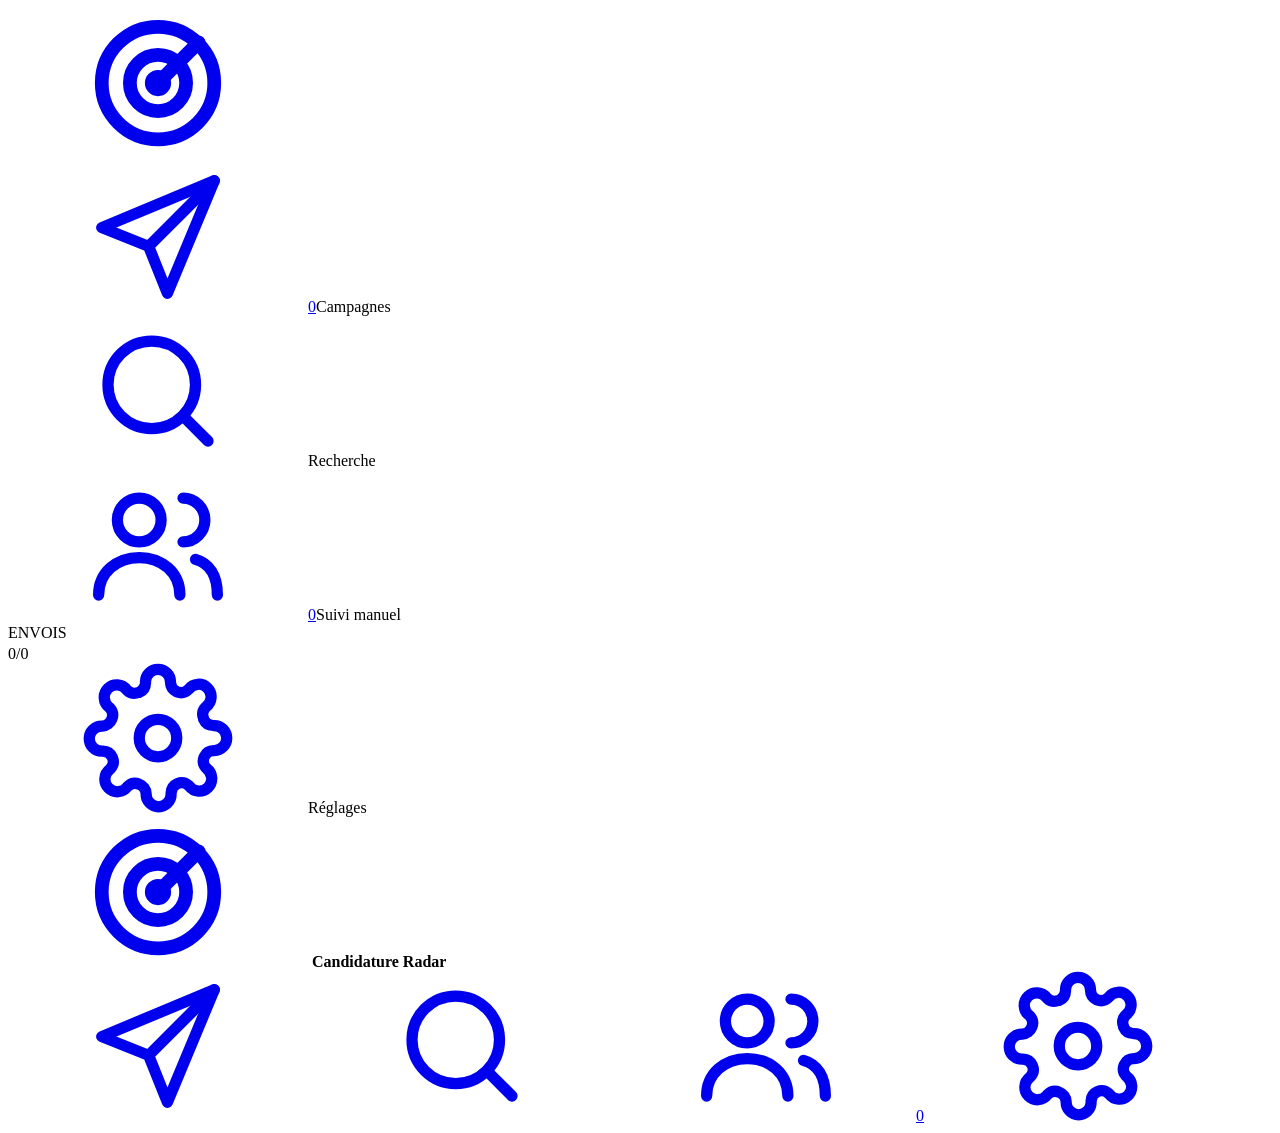
==== commit 6892f4b2: "Campagnes : rédaction par entreprise, envoi Gmail, suivi des ouvertures Ce que CandiBoost fait, tran" ====
--- a/app/web/static/index.html
+++ b/app/web/static/index.html
@@ -7,297 +7,7 @@
 <link rel="preconnect" href="https://fonts.googleapis.com">
 <link rel="preconnect" href="https://fonts.gstatic.com" crossorigin>
 <link href="https://fonts.googleapis.com/css2?family=Fraunces:opsz,wght@9..144,600;9..144,700&family=Poppins:wght@400;500;600;700&display=swap" rel="stylesheet">
-<style>
-  /* ── Design system — même socle que « Le Brief » ─────────────────────────
-     Fond blanc, beaucoup d'air, cartes gris très clair sans bordure. Titres de
-     section en serif d'édition (Fraunces), tout le reste en Poppins. Texte
-     secondaire gris lavande. Seul accent autorisé : l'indigo du logo. */
-  :root {
-    --paper: #ffffff;
-    --card: #f5f5f5;
-    --card-hover: #efefef;
-    --ink: #16151a;
-    --muted: #8b8ba7;
-    --line: #eeeeee;
-
-    --tech: #cfe3f5;  --tech-ink: #2c5a86;
-    --biz:  #d8efdd;  --biz-ink:  #2f6b45;
-    --data: #f3d9e7;  --data-ink: #8a3160;
-    --ux:   #f7e5c8;  --ux-ink:   #8a5a1e;
-
-    --logo-from: #7c5cff;
-    --logo-to: #4f46e5;
-
-    --font-serif: 'Fraunces', ui-serif, Georgia, 'Times New Roman', serif;
-    --font-sans: 'Poppins', system-ui, -apple-system, 'Segoe UI', sans-serif;
-
-    --radius-card: 18px;
-    --radius-media: 12px;
-    --shadow-soft: 0 2px 10px rgba(20, 20, 40, 0.06);
-    --shadow-active: 0 4px 14px rgba(20, 20, 40, 0.10);
-    --sidebar: 88px;
-  }
-
-  * { box-sizing: border-box; }
-  html, body { margin: 0; background: var(--paper); color: var(--ink); }
-  body {
-    font: 14px/1.55 var(--font-sans);
-    -webkit-font-smoothing: antialiased; -moz-osx-font-smoothing: grayscale;
-    overflow-x: hidden;
-  }
-  a { color: inherit; text-decoration: none; }
-  button, input, select { font: inherit; color: inherit; }
-  button { cursor: pointer; border: 0; background: none; padding: 0; }
-  ::placeholder { color: var(--muted); opacity: .8; }
-  .serif { font-family: var(--font-serif); font-optical-sizing: auto; }
-  .muted { color: var(--muted); }
-  .hidden { display: none !important; }
-  .dot-accent { color: var(--logo-to); }
-
-  /* ── Sidebar (desktop) ───────────────────────────────────────────────── */
-  .sidebar {
-    position: fixed; inset: 0 auto 0 0; width: var(--sidebar); z-index: 30;
-    display: none; flex-direction: column; align-items: center;
-    padding: 20px 0; background: var(--paper); border-right: 1px solid var(--line);
-  }
-  .logo {
-    width: 44px; height: 44px; border-radius: 14px; display: grid; place-items: center;
-    background: linear-gradient(135deg, var(--logo-from), var(--logo-to));
-    box-shadow: var(--shadow-soft); color: #fff;
-  }
-  .logo svg { width: 24px; height: 24px; }
-  .sidebar nav { margin-top: 32px; display: flex; flex: 1; flex-direction: column; align-items: center; gap: 8px; }
-  .navbtn { position: relative; }
-  .navbtn a {
-    width: 48px; height: 48px; border-radius: 16px; display: grid; place-items: center;
-    color: var(--muted); transition: background .15s, color .15s;
-  }
-  .navbtn a:hover { background: rgba(255,255,255,.6); }
-  .navbtn a.active { background: #fff; box-shadow: var(--shadow-active); color: var(--ink); }
-  .navbtn a svg { width: 24px; height: 24px; }
-  .navbtn .tip {
-    pointer-events: none; position: absolute; top: 50%; left: 100%; margin-left: 12px;
-    transform: translate(4px, -50%); opacity: 0; transition: all .15s; z-index: 40;
-    background: var(--ink); color: #fff; font-size: 12px; font-weight: 600; white-space: nowrap;
-    padding: 6px 10px; border-radius: 8px; box-shadow: var(--shadow-active);
-  }
-  .navbtn:hover .tip { opacity: 1; transform: translate(0, -50%); }
-  .navbadge {
-    position: absolute; top: 6px; right: 6px; min-width: 18px; height: 18px; padding: 0 5px;
-    border-radius: 99px; background: var(--logo-to); color: #fff; font-size: 11px; font-weight: 700;
-    display: grid; place-items: center; line-height: 1;
-  }
-  .navbadge.zero { display: none; }
-
-  /* ── Mobile bars ─────────────────────────────────────────────────────── */
-  .mtop {
-    position: sticky; top: 0; z-index: 20; display: flex; align-items: center; gap: 10px;
-    padding: 10px 16px; background: rgba(255,255,255,.95); backdrop-filter: blur(6px);
-    border-bottom: 1px solid var(--line);
-  }
-  .mtop .logo { width: 32px; height: 32px; border-radius: 10px; }
-  .mtop .logo svg { width: 18px; height: 18px; }
-  .mtop b { font-family: var(--font-serif); font-size: 18px; font-weight: 600; }
-  .mnav {
-    position: fixed; inset: auto 0 0 0; z-index: 30; display: flex; justify-content: space-around;
-    padding: 8px; background: rgba(255,255,255,.95); backdrop-filter: blur(6px); border-top: 1px solid var(--line);
-  }
-  .mnav a { width: 44px; height: 44px; border-radius: 16px; display: grid; place-items: center; color: var(--muted); position: relative; }
-  .mnav a.active { background: #fff; box-shadow: var(--shadow-active); color: var(--ink); }
-  .mnav a svg { width: 23px; height: 23px; }
-  @media (min-width: 768px) {
-    .sidebar { display: flex; }
-    .mtop, .mnav { display: none; }
-    main { padding-left: var(--sidebar); }
-  }
-
-  /* ── Layout & en-têtes ───────────────────────────────────────────────── */
-  main { padding-bottom: 96px; }
-  .container { max-width: 1180px; margin: 0 auto; padding: 32px 24px; }
-  @media (min-width: 640px) { .container { padding: 40px 40px; } }
-  @media (min-width: 1024px) { .container { padding: 44px 64px; } }
-
-  .kicker { font-size: 11px; font-weight: 600; letter-spacing: .14em; text-transform: uppercase; color: var(--muted); margin: 0 0 8px; }
-  .page-head { margin-bottom: 24px; }
-  .page-head .row { display: flex; flex-wrap: wrap; align-items: flex-end; justify-content: space-between; gap: 16px; }
-  h1 { font-family: var(--font-serif); font-weight: 700; font-size: 34px; line-height: 1.05; margin: 0; letter-spacing: -.01em; }
-  @media (min-width: 640px) { h1 { font-size: 46px; } }
-  .page-head .sub { margin-top: 10px; max-width: 560px; color: var(--muted); font-size: 14px; line-height: 1.6; }
-  .page-head .rule { margin-top: 20px; border-top: 1px solid var(--line); }
-  h2 { font-family: var(--font-serif); font-weight: 600; font-size: 22px; line-height: 1; margin: 0; }
-  h2 .emoji { font-family: var(--font-sans); margin-right: 8px; vertical-align: middle; }
-  .section { margin-top: 44px; }
-  .section-head { display: flex; align-items: flex-end; justify-content: space-between; gap: 16px; margin-bottom: 14px; }
-
-  /* ── Cartes & champs ─────────────────────────────────────────────────── */
-  .card { background: var(--card); border-radius: var(--radius-card); }
-  .card-body { padding: 24px; }
-  @media (min-width: 640px) { .card-body { padding: 28px 32px; } }
-  .field { display: flex; flex-direction: column; gap: 8px; }
-  .lbl { font-size: 11px; font-weight: 600; letter-spacing: .12em; text-transform: uppercase; color: var(--muted); }
-  .input {
-    width: 100%; background: #fff; border: 0; border-radius: var(--radius-media);
-    padding: 11px 14px; font-weight: 500; box-shadow: 0 0 0 1px transparent; transition: box-shadow .15s;
-  }
-  .input:focus { outline: none; box-shadow: 0 0 0 3px rgba(79, 70, 229, .18); }
-  .input.err { box-shadow: 0 0 0 2px #e0524f; }
-  .input-hero { font-size: 20px; font-weight: 600; padding: 14px 18px; letter-spacing: -.01em; }
-  .hint { font-size: 12.5px; color: var(--muted); line-height: 1.5; }
-  .hint.err { color: #c53d3a; }
-  .hint b { color: var(--ink); font-weight: 600; }
-  .grid-3 { display: grid; gap: 22px; grid-template-columns: 1fr; }
-  @media (min-width: 900px) { .grid-3 { grid-template-columns: 1.1fr 1.6fr .7fr; } }
-  select.input {
-    appearance: none; -webkit-appearance: none; padding-right: 36px; cursor: pointer;
-    background-image: url("data:image/svg+xml;utf8,<svg xmlns='http://www.w3.org/2000/svg' width='12' height='12' viewBox='0 0 24 24' fill='none' stroke='%238b8ba7' stroke-width='2.5' stroke-linecap='round' stroke-linejoin='round'><path d='m6 9 6 6 6-6'/></svg>");
-    background-repeat: no-repeat; background-position: right 14px center;
-  }
-
-  /* Pilules : inactif gris, actif noir. Un point coloré identifie la famille. */
-  .pills { display: flex; flex-wrap: wrap; gap: 8px; }
-  .pill {
-    display: inline-flex; align-items: center; gap: 7px; border-radius: 999px;
-    padding: 7px 14px; font-size: 13px; font-weight: 600; color: var(--muted);
-    background: #fff; transition: color .15s, background .15s, opacity .15s;
-  }
-  .card .pill { background: #fff; }
-  .pill:hover { color: var(--ink); }
-  .pill.on { background: var(--ink); color: #fff; }
-  .pill.dim { opacity: .35; }
-  .pill i { width: 8px; height: 8px; border-radius: 50%; background: currentColor; flex: none; }
-  .pill .n { font-size: 11px; font-weight: 700; padding: 1px 7px; border-radius: 99px; background: rgba(0,0,0,.06); }
-  .pill.on .n { background: rgba(255,255,255,.18); }
-  /* Sur fond blanc, les pilules inactives prennent le gris carte ; l'active
-     reste noire (sélecteur volontairement plus spécifique que .pills.on-paper). */
-  .pills.on-paper .pill:not(.on) { background: var(--card); }
-
-  /* Boutons */
-  .btn {
-    display: inline-flex; align-items: center; gap: 8px; border-radius: 999px;
-    padding: 10px 20px; font-size: 14px; font-weight: 600; background: var(--card); color: var(--ink);
-    transition: background .15s, opacity .15s, transform .1s;
-  }
-  .btn:hover { background: var(--card-hover); }
-  .btn:active { transform: scale(.985); }
-  .btn:disabled { opacity: .5; cursor: not-allowed; }
-  .btn-primary { background: var(--ink); color: #fff; }
-  .btn-primary:hover { background: var(--ink); opacity: .9; }
-  .btn-white { background: #fff; box-shadow: var(--shadow-soft); }
-  .btn-white:hover { background: #fff; box-shadow: var(--shadow-active); }
-  .btn-sm { padding: 7px 14px; font-size: 13px; }
-  .btn-text { background: transparent; color: var(--muted); padding: 7px 10px; }
-  .btn-text:hover { background: transparent; color: var(--ink); }
-  .kbd { display: inline-block; font-size: 11px; font-weight: 600; padding: 0 6px; border-radius: 6px; background: #fff; color: var(--muted); box-shadow: var(--shadow-soft); }
-
-  details.adv summary { cursor: pointer; list-style: none; display: inline-flex; align-items: center; gap: 8px; font-weight: 600; color: var(--muted); user-select: none; font-size: 13px; }
-  details.adv summary::-webkit-details-marker { display: none; }
-  details.adv summary::before { content: ""; width: 6px; height: 6px; border-right: 2px solid currentColor; border-bottom: 2px solid currentColor; transform: rotate(-45deg); transition: transform .15s; margin-left: 2px; }
-  details.adv[open] summary::before { transform: rotate(45deg); }
-  details.adv .adv-body { margin-top: 16px; display: grid; gap: 16px; grid-template-columns: 1fr; }
-  @media (min-width: 720px) { details.adv .adv-body { grid-template-columns: 1fr 1fr; } }
-  .check { display: flex; align-items: center; gap: 10px; color: var(--muted); cursor: pointer; font-size: 13px; }
-  .check input { accent-color: var(--logo-to); width: 16px; height: 16px; }
-
-  /* ── Listes compactes (monogramme + titre + méta) ─────────────────────── */
-  .list { display: flex; flex-direction: column; gap: 4px; }
-  .item {
-    display: grid; align-items: center; gap: 14px; padding: 10px; border-radius: 16px;
-    transition: background .15s, transform .12s; will-change: transform;
-  }
-  .item:hover { background: var(--card); }
-  .item.clickable { cursor: pointer; }
-  .item.open { background: var(--card); }
-  .mono {
-    width: 52px; height: 52px; border-radius: 14px; display: grid; place-items: center; flex: none;
-    font-family: var(--font-serif); font-weight: 600; font-size: 19px; letter-spacing: .01em;
-    background: var(--card-hover); color: var(--muted);
-  }
-  .mono.tech { background: var(--tech); color: var(--tech-ink); }
-  .mono.biz  { background: var(--biz);  color: var(--biz-ink); }
-  .mono.data { background: var(--data); color: var(--data-ink); }
-  .mono.ux   { background: var(--ux);   color: var(--ux-ink); }
-  .item .t { font-size: 15px; font-weight: 600; line-height: 1.3; word-break: break-all; }
-  .item .s { font-size: 13px; color: var(--muted); margin-top: 2px; }
-  .item .s b { color: var(--ink); font-weight: 600; }
-  .item .meta { font-size: 13px; color: var(--muted); text-align: right; white-space: nowrap; }
-  .item .meta b { display: block; color: var(--ink); font-weight: 600; white-space: normal; }
-  .empty { padding: 40px 24px; text-align: center; color: var(--muted); border-radius: var(--radius-card); background: var(--card); }
-  .empty b { display: block; color: var(--ink); font-family: var(--font-serif); font-size: 20px; font-weight: 600; margin-bottom: 6px; }
-
-  .runs .item { grid-template-columns: 52px 1fr auto; }
-  .results .item { grid-template-columns: 52px minmax(0, 1.5fr) minmax(0, 1fr) auto auto; }
-  .suivi .item { grid-template-columns: 52px minmax(0, 1.4fr) minmax(0, 1fr) auto minmax(140px, 1fr) auto; }
-  @media (max-width: 900px) {
-    .results .item { grid-template-columns: 52px 1fr; }
-    .results .item > .firm, .results .item > .catcell, .results .item > .actions { grid-column: 2; }
-    .suivi .item { grid-template-columns: 52px 1fr; }
-    .suivi .item > * { grid-column: 2; }
-    .suivi .item > .mono { grid-column: 1; grid-row: 1 / span 2; }
-    .item .meta { text-align: left; }
-  }
-
-  /* Score en serif : un chiffre d'édition, pas un badge d'admin. */
-  .score { font-family: var(--font-serif); font-weight: 700; font-size: 22px; line-height: 1; text-align: right; min-width: 40px; }
-  .score.mid { color: rgba(22,21,26,.6); }
-  .score.low { color: var(--muted); font-weight: 600; }
-  .catpill { display: inline-flex; align-items: center; gap: 6px; font-size: 12px; font-weight: 600; color: var(--muted); }
-  .catpill i { width: 8px; height: 8px; border-radius: 50%; background: var(--card-hover); }
-  .catpill.rh i { background: var(--biz-ink); } .catpill.rh { color: var(--biz-ink); }
-  .catpill.direction i { background: var(--tech-ink); } .catpill.direction { color: var(--tech-ink); }
-  .catpill.nominatif i { background: var(--ux-ink); } .catpill.nominatif { color: var(--ux-ink); }
-  .tag { font-size: 11px; font-weight: 600; padding: 2px 8px; border-radius: 999px; background: var(--ux); color: var(--ux-ink); margin-left: 6px; vertical-align: middle; }
-  .tag.danger { background: #fde3e3; color: #a33; }
-  .tag.ok { background: var(--biz); color: var(--biz-ink); }
-  .actions { display: flex; gap: 6px; justify-content: flex-end; align-items: center; }
-  .detail { grid-column: 1 / -1; padding: 4px 8px 8px 66px; color: var(--muted); font-size: 13px; display: grid; gap: 6px; }
-  .detail ul { margin: 0; padding-left: 18px; }
-  .detail a { color: var(--logo-to); font-weight: 600; }
-
-  .banner {
-    display: flex; gap: 12px; align-items: flex-start; padding: 14px 18px; border-radius: var(--radius-media);
-    background: var(--ux); color: var(--ux-ink); font-size: 13.5px; margin-bottom: 16px; line-height: 1.5;
-  }
-  .banner b { font-weight: 700; }
-  .banner .x { margin-left: auto; color: var(--ux-ink); opacity: .6; font-size: 18px; line-height: 1; }
-  .banner .x:hover { opacity: 1; }
-  .toolbar { display: flex; align-items: center; gap: 12px; flex-wrap: wrap; margin-bottom: 18px; }
-  .toolbar .grow { flex: 1; }
-  .toolbar .input { width: 200px; padding: 9px 14px; background: var(--card); }
-
-  /* Statut : pilule select */
-  select.status {
-    appearance: none; -webkit-appearance: none; border: 0; border-radius: 999px; cursor: pointer;
-    padding: 7px 30px 7px 14px; font-size: 13px; font-weight: 600; background-color: var(--card); color: var(--ink);
-    background-image: url("data:image/svg+xml;utf8,<svg xmlns='http://www.w3.org/2000/svg' width='12' height='12' viewBox='0 0 24 24' fill='none' stroke='%238b8ba7' stroke-width='2.5' stroke-linecap='round' stroke-linejoin='round'><path d='m6 9 6 6 6-6'/></svg>");
-    background-repeat: no-repeat; background-position: right 12px center;
-  }
-  .item:hover select.status, .item.open select.status { background-color: #fff; }
-  select.status.contacte { color: var(--tech-ink); }
-  select.status.relance { color: var(--ux-ink); }
-  select.status.repondu { color: var(--biz-ink); }
-  select.status.ecarte { color: var(--muted); }
-  .note { font-size: 13px; color: var(--muted); cursor: text; border-radius: 8px; padding: 4px 8px; margin: -4px -8px; min-height: 26px; }
-  .note:hover { background: #fff; }
-  .note.empty-note { font-style: italic; opacity: .8; }
-
-  /* ── Progression ─────────────────────────────────────────────────────── */
-  .progress { display: grid; gap: 14px; }
-  .progress .bar { height: 6px; background: #fff; border-radius: 99px; overflow: hidden; }
-  .progress .bar i { display: block; height: 100%; width: 0; border-radius: 99px; background: linear-gradient(90deg, var(--logo-from), var(--logo-to)); transition: width .4s ease; }
-  .progress .step { color: var(--muted); display: flex; gap: 10px; align-items: center; min-height: 22px; font-size: 13.5px; }
-  .pulse { width: 8px; height: 8px; border-radius: 50%; background: var(--logo-to); animation: pulse 1.1s infinite; flex: none; }
-  @keyframes pulse { 0%,100% { opacity: .3; } 50% { opacity: 1; } }
-  .journal { font: 12px/1.65 ui-monospace, Menlo, Consolas, monospace; color: var(--muted); background: #fff; border-radius: var(--radius-media); padding: 12px 14px; max-height: 220px; overflow: auto; white-space: pre-wrap; margin-top: 10px; }
-
-  /* ── Toast (pilule noire, comme les tooltips) ─────────────────────────── */
-  #toast { position: fixed; left: 50%; bottom: 28px; transform: translateX(-50%) translateY(10px); opacity: 0; z-index: 50;
-           background: var(--ink); color: #fff; padding: 10px 18px; border-radius: 999px; font-weight: 600; font-size: 13px;
-           box-shadow: var(--shadow-active); transition: all .2s; pointer-events: none; }
-  #toast.show { opacity: 1; transform: translateX(-50%) translateY(0); }
-  @media (max-width: 767px) { #toast { bottom: 76px; } }
-
-  @media (prefers-reduced-motion: reduce) { * { animation-duration: .01ms !important; transition-duration: .01ms !important; } }
-</style>
+<link rel="stylesheet" href="/static/app.css?v=3">
 </head>
 <body>
 
@@ -305,544 +15,48 @@
   <symbol id="i-radar" viewBox="0 0 24 24" fill="none" stroke="currentColor" stroke-width="2.2" stroke-linecap="round" stroke-linejoin="round">
     <circle cx="12" cy="12" r="9"/><circle cx="12" cy="12" r="4.5"/><path d="M12 12 18.5 5.5"/><circle cx="12" cy="12" r="1" fill="currentColor"/>
   </symbol>
+  <symbol id="i-plane" viewBox="0 0 24 24" fill="none" stroke="currentColor" stroke-width="1.8" stroke-linecap="round" stroke-linejoin="round">
+    <path d="M21 3 3 10.5l7.5 3L13.5 21 21 3Z"/><path d="M10.5 13.5 21 3"/>
+  </symbol>
   <symbol id="i-search" viewBox="0 0 24 24" fill="none" stroke="currentColor" stroke-width="1.8" stroke-linecap="round" stroke-linejoin="round">
     <circle cx="11" cy="11" r="7"/><path d="m20 20-3.5-3.5"/>
   </symbol>
   <symbol id="i-people" viewBox="0 0 24 24" fill="none" stroke="currentColor" stroke-width="1.8" stroke-linecap="round" stroke-linejoin="round">
     <circle cx="9" cy="8" r="3.5"/><path d="M2.5 20c0-3.6 2.9-6 6.5-6s6.5 2.4 6.5 6"/><path d="M16 4.5a3.5 3.5 0 0 1 0 7"/><path d="M18 14.3c2.2.6 3.5 2.6 3.5 5.7"/>
   </symbol>
+  <symbol id="i-gear" viewBox="0 0 24 24" fill="none" stroke="currentColor" stroke-width="1.8" stroke-linecap="round" stroke-linejoin="round">
+    <circle cx="12" cy="12" r="3"/><path d="M19.4 15a1.7 1.7 0 0 0 .3 1.8l.1.1a2 2 0 1 1-2.8 2.8l-.1-.1a1.7 1.7 0 0 0-1.8-.3 1.7 1.7 0 0 0-1 1.5V21a2 2 0 1 1-4 0v-.1a1.7 1.7 0 0 0-1.1-1.5 1.7 1.7 0 0 0-1.8.3l-.1.1a2 2 0 1 1-2.8-2.8l.1-.1a1.7 1.7 0 0 0 .3-1.8 1.7 1.7 0 0 0-1.5-1H3a2 2 0 1 1 0-4h.1a1.7 1.7 0 0 0 1.5-1.1 1.7 1.7 0 0 0-.3-1.8l-.1-.1a2 2 0 1 1 2.8-2.8l.1.1a1.7 1.7 0 0 0 1.8.3H9a1.7 1.7 0 0 0 1-1.5V3a2 2 0 1 1 4 0v.1a1.7 1.7 0 0 0 1 1.5 1.7 1.7 0 0 0 1.8-.3l.1-.1a2 2 0 1 1 2.8 2.8l-.1.1a1.7 1.7 0 0 0-.3 1.8V9a1.7 1.7 0 0 0 1.5 1H21a2 2 0 1 1 0 4h-.1a1.7 1.7 0 0 0-1.5 1Z"/>
+  </symbol>
 </svg>
 
 <aside class="sidebar">
-  <a class="logo" href="#/" title="Candidature Radar"><svg><use href="#i-radar"/></svg></a>
+  <a class="logo" href="#/campagnes" title="Candidature Radar"><svg><use href="#i-radar"/></svg></a>
   <nav>
-    <div class="navbtn"><a href="#/" data-nav="search" aria-label="Recherche"><svg><use href="#i-search"/></svg></a><span class="tip">Recherche</span></div>
-    <div class="navbtn"><a href="#/suivi" data-nav="suivi" aria-label="Suivi"><svg><use href="#i-people"/></svg><span class="navbadge zero" data-badge>0</span></a><span class="tip">Suivi</span></div>
+    <div class="navbtn"><a href="#/campagnes" data-nav="campagnes" aria-label="Campagnes"><svg><use href="#i-plane"/></svg><span class="navbadge zero" data-badge="camp">0</span></a><span class="tip">Campagnes</span></div>
+    <div class="navbtn"><a href="#/recherche" data-nav="recherche" aria-label="Recherche"><svg><use href="#i-search"/></svg></a><span class="tip">Recherche</span></div>
+    <div class="navbtn"><a href="#/suivi" data-nav="suivi" aria-label="Suivi"><svg><use href="#i-people"/></svg><span class="navbadge zero" data-badge="suivi">0</span></a><span class="tip">Suivi manuel</span></div>
   </nav>
+  <div class="bottom">
+    <div class="quota-mini" id="quotaMini" title="Envois ce mois">ENVOIS<div class="bar"><i style="width:0"></i></div><span style="display:block;margin-top:3px;color:var(--ink)">0/0</span></div>
+    <div class="navbtn"><a href="#/reglages" data-nav="reglages" aria-label="Réglages"><svg><use href="#i-gear"/></svg></a><span class="tip">Réglages</span></div>
+  </div>
 </aside>
 
 <header class="mtop">
-  <a class="logo" href="#/"><svg><use href="#i-radar"/></svg></a>
+  <a class="logo" href="#/campagnes"><svg><use href="#i-radar"/></svg></a>
   <b>Candidature Radar</b>
 </header>
 
 <main><div class="container" id="view"></div></main>
 
 <nav class="mnav">
-  <a href="#/" data-nav="search" aria-label="Recherche"><svg><use href="#i-search"/></svg></a>
-  <a href="#/suivi" data-nav="suivi" aria-label="Suivi"><svg><use href="#i-people"/></svg><span class="navbadge zero" data-badge>0</span></a>
+  <a href="#/campagnes" data-nav="campagnes" aria-label="Campagnes"><svg><use href="#i-plane"/></svg></a>
+  <a href="#/recherche" data-nav="recherche" aria-label="Recherche"><svg><use href="#i-search"/></svg></a>
+  <a href="#/suivi" data-nav="suivi" aria-label="Suivi"><svg><use href="#i-people"/></svg><span class="navbadge zero" data-badge="suivi">0</span></a>
+  <a href="#/reglages" data-nav="reglages" aria-label="Réglages"><svg><use href="#i-gear"/></svg></a>
 </nav>
 
 <div id="toast"></div>
-
-<script>
-/* ======================= utilitaires ======================= */
-const $ = (sel, root = document) => root.querySelector(sel);
-const $$ = (sel, root = document) => [...root.querySelectorAll(sel)];
-const esc = (s) => String(s ?? '').replace(/[&<>"']/g, c => ({'&':'&amp;','<':'&lt;','>':'&gt;','"':'&quot;',"'":'&#39;'}[c]));
-const api = async (url, opts = {}) => {
-  const res = await fetch(url, { headers: { 'Content-Type': 'application/json' }, ...opts });
-  if (!res.ok) { let d = ''; try { d = (await res.json()).detail; } catch {} throw new Error(d || res.statusText); }
-  return res.status === 204 ? null : res.json();
-};
-
-const STATUS = { a_contacter: 'À contacter', contacte: 'Contacté', relance: 'Relancé', repondu: 'A répondu', ecarte: 'Écarté' };
-const CATEGORY = { rh: 'RH', direction: 'Direction', nominatif: 'Nominatif', generique: 'Générique',
-                   technique: 'Technique', juridique: 'Juridique', commercial: 'Commercial', inconnu: 'Inconnu' };
-// Famille de couleur (pastels « Le Brief ») par catégorie de contact et par secteur.
-const CAT_FAMILY = { rh: 'biz', direction: 'tech', nominatif: 'ux' };
-const SECTOR_FAMILY = {
-  tech: 'tech', data_ia: 'tech', ingenierie: 'tech', industrie: 'tech', energie: 'tech', btp: 'tech',
-  conseil: 'biz', finance: 'biz', comptabilite: 'biz', rh: 'biz', commerce: 'biz', logistique: 'biz',
-  immobilier: 'biz', agro: 'biz', hotellerie: 'biz',
-  marketing: 'ux', design: 'ux', media: 'ux', formation: 'ux', sante: 'data',
-};
-const FAMILY_INK = { tech: 'var(--tech-ink)', biz: 'var(--biz-ink)', ux: 'var(--ux-ink)', data: 'var(--data-ink)' };
-const HEADCOUNT = [
-  { key: 'all', label: 'Toutes tailles', min: null, max: null },
-  { key: 'tpe', label: '1 – 9', min: 1, max: 9 },
-  { key: 'pme', label: '10 – 249', min: 10, max: 249 },
-  { key: 'eti', label: '250 +', min: 250, max: null },
-  { key: 'custom', label: 'Précis…', min: null, max: null },
-];
-
-const state = {
-  sectors: [],
-  form: { job: '', zone: '', head: 'pme', min: '', max: '', limit: 25, sectors: new Set(),
-          keywords: '', useSearch: true, smtp: false },
-  job: null,
-  results: { filter: 'all', hideLow: true, q: '', open: new Set(), dismissedBanner: false },
-  suivi: { filter: 'a_contacter' },
-};
-
-let toastTimer;
-function toast(msg) {
-  const el = $('#toast'); el.textContent = msg; el.classList.add('show');
-  clearTimeout(toastTimer); toastTimer = setTimeout(() => el.classList.remove('show'), 1800);
-}
-function fmtDate(iso) {
-  if (!iso) return '';
-  const d = new Date(iso), now = new Date();
-  const t = d.toLocaleTimeString('fr-FR', { hour: '2-digit', minute: '2-digit' });
-  if (d.toDateString() === now.toDateString()) return `aujourd'hui ${t}`;
-  return d.toLocaleDateString('fr-FR', { day: 'numeric', month: 'short' }) + ' ' + t;
-}
-const sectorLabel = (key) => (state.sectors.find(s => s.key === key) || { label: key }).label.split(' / ')[0];
-// Monogramme d'entreprise : deux initiales, hors formes juridiques.
-function monogram(name) {
-  const words = String(name || '?').replace(/\(.*?\)/g, '').split(/[^A-Za-zÀ-ÿ0-9]+/)
-    .filter(w => w && !/^(sas|sasu|sarl|sa|eurl|sci|groupe|group|societe|ste|le|la|les|de|du|des|et)$/i.test(w));
-  const two = words.length >= 2 ? words[0][0] + words[1][0] : (words[0] || '?').slice(0, 2);
-  return two.toUpperCase();
-}
-function pageHead({ kicker, title, sub, right }) {
-  return `<div class="page-head">
-    <div class="row">
-      <div>${kicker ? `<p class="kicker">${kicker}</p>` : ''}<h1>${title}<span class="dot-accent">.</span></h1>
-      ${sub ? `<div class="sub">${sub}</div>` : ''}</div>
-      ${right ? `<div class="pills">${right}</div>` : ''}
-    </div>
-    <div class="rule"></div>
-  </div>`;
-}
-
-/* Tilt 3D léger sur les lignes (comme les listes denses du Brief). Délégué au
-   conteneur : les lignes sont recréées à chaque rendu. Coupé sur tactile et
-   en reduced-motion. */
-const TILT_OK = matchMedia('(hover: hover)').matches && !matchMedia('(prefers-reduced-motion: reduce)').matches;
-function enableTilt(container, deg = 4) {
-  if (!TILT_OK || !container) return;
-  container.addEventListener('mousemove', (e) => {
-    const el = e.target.closest('.item'); if (!el) return;
-    const r = el.getBoundingClientRect();
-    const x = (e.clientX - r.left) / r.width - .5, y = (e.clientY - r.top) / r.height - .5;
-    el.style.transform = `perspective(900px) rotateX(${(-y * deg).toFixed(2)}deg) rotateY(${(x * deg).toFixed(2)}deg)`;
-  });
-  container.addEventListener('mouseout', (e) => {
-    const el = e.target.closest('.item'); if (el && !el.contains(e.relatedTarget)) el.style.transform = '';
-  });
-}
-
-/* ======================= routeur ======================= */
-async function route() {
-  const hash = location.hash || '#/';
-  const m = hash.match(/^#\/run\/(\d+)/);
-  const isSuivi = hash.startsWith('#/suivi');
-  $$('[data-nav]').forEach(a => a.classList.toggle('active', (a.dataset.nav === 'suivi') === isSuivi));
-  window.scrollTo({ top: 0 });
-  if (m) return renderRun(+m[1]);
-  if (isSuivi) return renderSuivi();
-  return renderSearch();
-}
-window.addEventListener('hashchange', route);
-
-async function refreshSuiviCount() {
-  try {
-    const rows = await api('/api/outreach');
-    const n = rows.filter(r => r.status !== 'ecarte').length;
-    $$('[data-badge]').forEach(b => { b.textContent = n; b.classList.toggle('zero', !n); });
-  } catch {}
-}
-
-/* ======================= vue : recherche ======================= */
-async function renderSearch() {
-  $('#view').innerHTML = `
-    ${pageHead({ kicker: 'Candidature spontanée · sans ATS', title: 'Nouvelle recherche',
-                 sub: 'Décris le poste et la cible ; l’outil remonte les personnes à qui écrire, et pourquoi elles.' })}
-    <section class="card"><div class="card-body" id="formBody"></div></section>
-    <section class="section">
-      <div class="section-head"><h2><span class="emoji">🗂️</span>Recherches récentes</h2></div>
-      <div class="list runs" id="runs"><div class="empty">Chargement…</div></div>
-    </section>`;
-  renderForm();
-  loadRuns();
-}
-
-function renderForm() {
-  const f = state.form, body = $('#formBody');
-  if (state.job && !state.job.done) return renderProgress(body);
-
-  body.innerHTML = `
-    <div class="field" style="margin-bottom:22px">
-      <label class="lbl" for="job">Poste visé</label>
-      <input class="input input-hero" id="job" placeholder="ex. développeur Python, product designer, chef de projet…" value="${esc(f.job)}" autocomplete="off">
-      <div class="hint">Sert à repérer les interlocuteurs dont le métier recoupe le tien. <span class="kbd">/</span> pour y revenir.</div>
-    </div>
-
-    <div class="grid-3" style="margin-bottom:22px">
-      <div class="field">
-        <label class="lbl" for="zone">Zone</label>
-        <input class="input" id="zone" placeholder="ex. 33 ou 33000" value="${esc(f.zone)}" autocomplete="off">
-        <div class="hint" id="zoneHint">Département ou code postal. Vide = toute la France.</div>
-      </div>
-      <div class="field">
-        <span class="lbl">Taille d’entreprise</span>
-        <div class="pills" id="head">${HEADCOUNT.map(h => `<button type="button" class="pill ${f.head === h.key ? 'on' : ''}" data-k="${h.key}">${h.label}</button>`).join('')}</div>
-        <div class="hint" id="headHint"></div>
-      </div>
-      <div class="field">
-        <label class="lbl" for="limit">Entreprises</label>
-        <select class="input" id="limit">${[10, 25, 50, 100].map(n => `<option ${f.limit === n ? 'selected' : ''}>${n}</option>`).join('')}</select>
-        <div class="hint">À explorer par recherche.</div>
-      </div>
-    </div>
-
-    <div class="field" style="margin-bottom:20px">
-      <div style="display:flex;align-items:center;gap:12px;flex-wrap:wrap">
-        <span class="lbl">Secteurs</span>
-        <span class="hint" id="secHint"></span>
-        <span style="flex:1"></span>
-        <input class="input" id="secFilter" placeholder="Filtrer…" style="width:160px;padding:7px 12px;font-size:13px">
-      </div>
-      <div class="pills" id="chips"></div>
-    </div>
-
-    <details class="adv">
-      <summary>Options avancées</summary>
-      <div class="adv-body">
-        <div class="field">
-          <label class="lbl" for="kw">Mot dans le nom de l’entreprise</label>
-          <input class="input" id="kw" placeholder="ex. studio, lab…" value="${esc(f.keywords)}">
-          <div class="hint">Cherche dans la raison sociale, pas dans l’activité.</div>
-        </div>
-        <div style="display:grid;gap:10px;align-content:end">
-          <label class="check"><input type="checkbox" id="useSearch" ${f.useSearch ? 'checked' : ''}> Moteur de recherche en repli si le site n’est pas déduit</label>
-          <label class="check"><input type="checkbox" id="smtp" ${f.smtp ? 'checked' : ''}> Sonder les adresses déduites en SMTP (lent, peu fiable)</label>
-        </div>
-      </div>
-    </details>
-
-    <div style="display:flex;align-items:center;gap:14px;margin-top:26px;flex-wrap:wrap">
-      <button class="btn btn-primary" id="go">Lancer la recherche</button>
-      <span class="hint" id="goHint"></span>
-    </div>`;
-
-  $('#job').oninput = e => { f.job = e.target.value; $('#job').classList.remove('err'); };
-  $('#zone').oninput = e => { f.zone = e.target.value; $('#zone').classList.remove('err'); $('#zoneHint').className = 'hint'; $('#zoneHint').textContent = 'Département ou code postal. Vide = toute la France.'; };
-  $('#limit').onchange = e => f.limit = +e.target.value;
-  $('#kw').oninput = e => f.keywords = e.target.value;
-  $('#useSearch').onchange = e => f.useSearch = e.target.checked;
-  $('#smtp').onchange = e => f.smtp = e.target.checked;
-  $$('#head .pill').forEach(b => b.onclick = () => { f.head = b.dataset.k; renderForm(); });
-  $('#secFilter').oninput = e => renderChips(e.target.value);
-  $('#go').onclick = launch;
-  $('#job').addEventListener('keydown', e => { if (e.key === 'Enter') launch(); });
-  renderHeadHint();
-  renderChips('');
-}
-
-function renderHeadHint() {
-  const f = state.form, el = $('#headHint'); if (!el) return;
-  if (f.head === 'custom') {
-    el.innerHTML = `<span style="display:inline-flex;gap:8px;align-items:center;margin-top:4px">
-      <input class="input" id="hmin" placeholder="min" style="width:76px;padding:6px 10px" value="${esc(f.min)}"> –
-      <input class="input" id="hmax" placeholder="max" style="width:76px;padding:6px 10px" value="${esc(f.max)}"> salariés</span>`;
-    $('#hmin').oninput = e => f.min = e.target.value;
-    $('#hmax').oninput = e => f.max = e.target.value;
-  } else if (f.head === 'pme') el.innerHTML = '<b>Le meilleur rendement</b> : assez grand pour recruter, assez petit pour lire ses mails.';
-  else if (f.head === 'eti') el.textContent = 'Au-delà de 250, les adresses sont presque toujours derrière un formulaire.';
-  else el.textContent = '';
-}
-
-function renderChips(filter) {
-  const f = state.form, q = filter.trim().toLowerCase();
-  $('#chips').innerHTML = state.sectors.map(s => {
-    const on = f.sectors.has(s.key);
-    const dim = q && !s.label.toLowerCase().includes(q) && !on;
-    const ink = FAMILY_INK[SECTOR_FAMILY[s.key]] || 'var(--muted)';
-    return `<button type="button" class="pill ${on ? 'on' : ''} ${dim ? 'dim' : ''}" data-k="${s.key}"><i style="background:${on ? '#fff' : ink}"></i>${esc(s.label.split(' / ')[0])}</button>`;
-  }).join('');
-  $$('#chips .pill').forEach(c => c.onclick = () => {
-    const k = c.dataset.k; f.sectors.has(k) ? f.sectors.delete(k) : f.sectors.add(k);
-    renderChips($('#secFilter').value);
-  });
-  const n = f.sectors.size;
-  $('#secHint').textContent = n ? `${n} sélectionné${n > 1 ? 's' : ''}` : 'Choisis-en au moins un.';
-}
-
-function parseZone(raw) {
-  const z = raw.trim().toUpperCase();
-  if (!z) return {};
-  if (/^\d{5}$/.test(z)) return { postal_code: z };
-  if (/^(\d{2,3}|2A|2B)$/.test(z)) return { department: z };
-  return null;
-}
-
-async function launch() {
-  const f = state.form; let ok = true;
-  if (!f.job.trim()) { $('#job').classList.add('err'); $('#job').focus(); ok = false; }
-  const zone = parseZone(f.zone);
-  if (zone === null) { $('#zone').classList.add('err'); $('#zoneHint').className = 'hint err'; $('#zoneHint').textContent = 'Un département (33) ou un code postal (33000).'; ok = false; }
-  if (!f.sectors.size) { $('#secHint').innerHTML = '<span class="hint err">Choisis au moins un secteur.</span>'; ok = false; }
-  if (!ok) return;
-
-  const h = HEADCOUNT.find(x => x.key === f.head);
-  const payload = {
-    job_title: f.job.trim(), sectors: [...f.sectors], keywords: f.keywords, ...zone, limit: f.limit,
-    use_search_engine: f.useSearch, verify_smtp: f.smtp,
-    min_headcount: f.head === 'custom' ? (f.min ? +f.min : null) : h.min,
-    max_headcount: f.head === 'custom' ? (f.max ? +f.max : null) : h.max,
-  };
-  $('#go').disabled = true;
-  try {
-    const { run_id } = await api('/api/search', { method: 'POST', body: JSON.stringify(payload) });
-    state.job = { runId: run_id, log: [], processed: 0, total: 0, step: 'Interrogation de l’annuaire des entreprises…', done: false };
-    renderForm(); listen(run_id);
-  } catch (e) { $('#go').disabled = false; $('#goHint').className = 'hint err'; $('#goHint').textContent = e.message; }
-}
-
-function listen(runId) {
-  const es = new EventSource(`/api/runs/${runId}/stream`);
-  es.onmessage = (msg) => {
-    const e = JSON.parse(msg.data), j = state.job;
-    if (!j || j.runId !== runId) return;
-    if (e.total) { j.total = e.total; j.processed = e.processed || 0; }
-    if (e.event === 'etape') { j.step = e.step; j.log.push('> ' + e.step); }
-    else if (e.event === 'entreprise') { j.step = `${e.name} — ${e.step}`; j.log.push(`  ${e.name} : ${e.step}`); }
-    else if (e.event === 'erreur') j.log.push(`  ! ${e.name} : ${e.detail}`);
-    else if (e.event === 'erreur_fatale') { j.step = 'Échec : ' + e.detail; j.log.push('ÉCHEC ' + e.detail); j.done = true; }
-    else if (e.event === 'termine') { j.step = `${e.total_contacts} contact(s) retenus`; j.done = true; j.processed = j.total; }
-    else if (e.event === 'fin_flux') { es.close(); if (j.done) setTimeout(() => { state.job = null; location.hash = `#/run/${runId}`; }, 700); }
-    updateProgress();
-  };
-  es.onerror = () => { es.close(); if (state.job) { state.job.done = true; updateProgress(); } };
-}
-
-function renderProgress(body) {
-  body.innerHTML = `
-    <div class="progress">
-      <div style="display:flex;justify-content:space-between;align-items:baseline;gap:12px">
-        <h2 id="pTitle">Recherche en cours</h2><span class="muted" id="pCount"></span>
-      </div>
-      <div class="bar"><i id="pBar"></i></div>
-      <div class="step"><span class="pulse" id="pPulse"></span><span id="pStep"></span></div>
-      <details class="adv"><summary>Journal</summary><div class="journal" id="pLog"></div></details>
-    </div>`;
-  updateProgress();
-}
-function updateProgress() {
-  const j = state.job; if (!j || !$('#pStep')) return;
-  $('#pStep').textContent = j.step;
-  $('#pCount').textContent = j.total ? `${j.processed} / ${j.total} entreprises` : '';
-  $('#pBar').style.width = j.total ? `${Math.round(100 * j.processed / j.total)}%` : '4%';
-  const log = $('#pLog'); log.textContent = j.log.slice(-200).join('\n'); log.scrollTop = log.scrollHeight;
-  if (j.done) { $('#pTitle').textContent = 'Terminé'; $('#pPulse').style.animation = 'none'; }
-}
-
-async function loadRuns() {
-  const el = $('#runs'); if (!el) return;
-  let runs = [];
-  try { runs = await api('/api/runs'); } catch { el.innerHTML = '<div class="empty">Historique indisponible.</div>'; return; }
-  runs = runs.filter(r => r.status !== 'en cours' || !state.job || r.id !== state.job.runId);
-  if (!runs.length) { el.innerHTML = '<div class="empty"><b>Aucune recherche pour l’instant</b>Ta première recherche apparaîtra ici.</div>'; return; }
-  el.innerHTML = runs.map(r => {
-    const secs = (r.sectors || '').split(',').filter(Boolean).map(sectorLabel);
-    const fam = SECTOR_FAMILY[(r.sectors || '').split(',')[0]] || '';
-    const secTxt = secs.length > 2 ? `${secs.slice(0, 2).join(', ')} +${secs.length - 2}` : secs.join(', ');
-    const zone = r.department ? `dép. ${r.department}` : '';
-    const day = r.started_at ? new Date(r.started_at).getDate() : '·';
-    const st = r.status === 'echec' ? '<span class="tag danger">échec</span>' : r.status === 'en cours' ? '<span class="tag">en cours</span>' : '';
-    return `<div class="item clickable" data-id="${r.id}">
-      <div class="mono ${fam}">${day}</div>
-      <div><div class="t">${esc(r.job_title)}${st}</div><div class="s">${esc([secTxt, zone, fmtDate(r.started_at)].filter(Boolean).join(' · '))}</div></div>
-      <div class="meta"><b>${r.contacts ?? 0} contact${(r.contacts ?? 0) > 1 ? 's' : ''}</b>${r.companies ?? 0} entreprises</div>
-    </div>`;
-  }).join('');
-  $$('#runs .item').forEach(r => r.onclick = () => location.hash = `#/run/${r.dataset.id}`);
-  enableTilt(el, 4);
-}
-
-/* ======================= vue : résultats ======================= */
-async function renderRun(id) {
-  const view = $('#view');
-  view.innerHTML = '<div class="empty">Chargement…</div>';
-  let run, rows;
-  try { [run, rows] = await Promise.all([api(`/api/runs/${id}`), api(`/api/runs/${id}/contacts`)]); }
-  catch (e) { view.innerHTML = `<div class="empty">${esc(e.message)}</div>`; return; }
-
-  const secs = (run.sectors || '').split(',').filter(Boolean).map(sectorLabel).join(', ');
-  const zone = run.department ? `dép. ${run.department}` : '';
-  const r = state.results; r.open = new Set(); r.dismissedBanner = false;
-
-  view.innerHTML = `
-    ${pageHead({ kicker: esc([secs, zone, fmtDate(run.started_at)].filter(Boolean).join(' · ')), title: esc(run.job_title),
-                 sub: `${run.companies ?? 0} entreprises explorées, ${rows.length} contact${rows.length > 1 ? 's' : ''} trouvé${rows.length > 1 ? 's' : ''}. Clique une ligne pour lire pourquoi elle est là.`,
-                 right: `<button class="btn btn-white" id="redo">Modifier et relancer</button><a class="btn btn-primary" href="/api/runs/${id}/export">Exporter CSV</a>` })}
-    <div class="toolbar">
-      <div class="pills on-paper" id="catSeg">
-        ${[['all','Tous'],['rh','RH'],['direction','Direction'],['nominatif','Nominatifs'],['generique','Génériques']]
-          .map(([k,l]) => `<button class="pill ${r.filter===k?'on':''}" data-k="${k}">${k !== 'all' && CAT_FAMILY[k] ? `<i style="background:${r.filter===k ? '#fff' : FAMILY_INK[CAT_FAMILY[k]]}"></i>` : ''}${l}</button>`).join('')}
-      </div>
-      <label class="check"><input type="checkbox" id="hideLow" ${r.hideLow?'checked':''}> Masquer les peu pertinents</label>
-      <span class="grow"></span>
-      <input class="input" id="q" placeholder="Filtrer…">
-    </div>
-    <div id="banner"></div>
-    <div class="list results" id="rows"></div>`;
-
-  $('#redo').onclick = () => {
-    let p = {}; try { p = JSON.parse(run.params || '{}'); } catch {}
-    const f = state.form;
-    f.job = p.job_title || run.job_title || ''; f.sectors = new Set(p.sectors || []);
-    f.zone = p.postal_code || p.department || ''; f.limit = p.limit || 25; f.keywords = p.keywords || '';
-    f.useSearch = p.use_search_engine ?? true; f.smtp = !!p.verify_smtp;
-    const preset = HEADCOUNT.find(h => h.key !== 'custom' && h.min === (p.min_headcount ?? null) && h.max === (p.max_headcount ?? null));
-    f.head = preset ? preset.key : 'custom'; f.min = p.min_headcount ?? ''; f.max = p.max_headcount ?? '';
-    location.hash = '#/';
-  };
-  $$('#catSeg .pill').forEach(b => b.onclick = () => { r.filter = b.dataset.k; renderRun(id); });
-  $('#hideLow').onchange = e => { r.hideLow = e.target.checked; drawRows(rows); };
-  $('#q').oninput = e => { r.q = e.target.value.toLowerCase(); drawRows(rows); };
-  drawRows(rows);
-  enableTilt($('#rows'), 3);
-}
-
-function drawRows(all) {
-  const r = state.results;
-  const visible = all.filter(c =>
-    (r.filter === 'all' || c.category === r.filter || (r.filter === 'nominatif' && c.is_nominative && c.category !== 'rh' && c.category !== 'direction')) &&
-    (!r.hideLow || c.score >= 40) &&
-    (!r.q || `${c.email} ${c.company_name} ${c.first_name||''} ${c.last_name||''} ${c.role_title||''}`.toLowerCase().includes(r.q)));
-
-  const inferred = visible.filter(c => c.inferred).length;
-  $('#banner').innerHTML = inferred && !r.dismissedBanner ? `
-    <div class="banner"><span><b>${inferred} adresse${inferred>1?'s':''} déduite${inferred>1?'s':''}</b> du motif d’adressage de l’entreprise — jamais vue${inferred>1?'s':''} en ligne.
-    Vérifie-les (LinkedIn, recherche du nom) avant d’écrire.</span><button class="x" title="Masquer">×</button></div>` : '';
-  const x = $('#banner .x'); if (x) x.onclick = () => { r.dismissedBanner = true; $('#banner').innerHTML = ''; };
-
-  const el = $('#rows');
-  if (!visible.length) {
-    const hidden = all.length - visible.length;
-    el.innerHTML = `<div class="empty"><b>Aucun contact${hidden ? ' visible' : ''}</b>${hidden ? `${hidden} masqué${hidden>1?'s':''} par les filtres.` : 'Élargis le secteur, la zone ou la taille.'}</div>`;
-    return;
-  }
-  el.innerHTML = visible.map(c => {
-    const tier = c.score >= 80 ? '' : c.score >= 50 ? 'mid' : 'low';
-    const name = [c.first_name, c.last_name].filter(Boolean).join(' ');
-    const flags = [
-      c.inferred ? '<span class="tag" title="Reconstituée depuis le motif maison, jamais vue en ligne">déduite</span>' : '',
-      c.mx_ok === 0 ? '<span class="tag danger" title="Aucun serveur de messagerie déclaré">sans MX</span>' : '',
-    ].join('');
-    const st = c.outreach_status;
-    const act = st
-      ? `<select class="status ${st}" data-email="${esc(c.email)}">${Object.entries(STATUS).map(([k,l]) => `<option value="${k}" ${k===st?'selected':''}>${l}</option>`).join('')}</select>`
-      : `<button class="btn btn-sm btn-primary" data-follow="${esc(c.email)}">Suivre</button>
-         <button class="btn btn-sm btn-text" data-drop="${esc(c.email)}" title="Ne plus proposer">Écarter</button>`;
-    const open = r.open.has(c.email);
-    const reasons = (c.reasons || '').split(' | ').filter(Boolean);
-    const src = c.source_url && c.source_url.startsWith('http') ? `<a href="${esc(c.source_url)}" target="_blank" rel="noopener">page source ↗</a>` : esc(c.source_url || '');
-    return `<div class="item clickable ${open?'open':''}" data-row="${esc(c.email)}">
-      <div class="mono ${CAT_FAMILY[c.category] || ''}" title="${esc(c.company_name||'')}">${esc(monogram(c.company_name))}</div>
-      <div style="min-width:0"><div class="t">${esc(c.email)}${flags}</div>
-        ${name || c.role_title ? `<div class="s">${name ? `<b>${esc(name)}</b>` : ''}${name && c.role_title ? ' — ' : ''}${esc((c.role_title||'').slice(0,80))}</div>` : ''}</div>
-      <div class="firm meta" style="text-align:left"><b>${esc(c.company_name||'')}</b>${esc([c.city, c.size].filter(Boolean).join(' · '))}</div>
-      <div class="catcell"><span class="catpill ${esc(c.category)}"><i></i>${esc(CATEGORY[c.category] || c.category)}</span></div>
-      <div class="actions"><span class="score ${tier}">${Math.round(c.score)}</span>${act}</div>
-      ${open ? `<div class="detail"><ul>${reasons.map(x => `<li>${esc(x)}</li>`).join('') || '<li>Score de base de la catégorie.</li>'}</ul><div>${src}</div></div>` : ''}
-    </div>`;
-  }).join('');
-
-  $$('#rows .item').forEach(row => row.onclick = (e) => {
-    if (e.target.closest('button, select, a')) return;
-    const k = row.dataset.row; r.open.has(k) ? r.open.delete(k) : r.open.add(k); drawRows(all);
-  });
-  $$('[data-follow]').forEach(b => b.onclick = () => follow(all, b.dataset.follow, 'a_contacter'));
-  $$('[data-drop]').forEach(b => b.onclick = () => follow(all, b.dataset.drop, 'ecarte'));
-  $$('#rows select.status').forEach(s => s.onchange = async () => {
-    await api(`/api/outreach/${encodeURIComponent(s.dataset.email)}`, { method: 'PATCH', body: JSON.stringify({ status: s.value }) });
-    const c = all.find(x => x.email === s.dataset.email); if (c) c.outreach_status = s.value;
-    s.className = `status ${s.value}`; toast(STATUS[s.value]); refreshSuiviCount();
-  });
-}
-
-async function follow(all, email, status) {
-  const c = all.find(x => x.email === email); if (!c) return;
-  await api('/api/outreach', { method: 'POST', body: JSON.stringify({
-    email, status, company_name: c.company_name, first_name: c.first_name, last_name: c.last_name,
-    role_title: c.role_title, category: c.category, score: c.score, run_id: c.run_id }) });
-  c.outreach_status = status;
-  toast(status === 'ecarte' ? 'Écarté' : 'Ajouté au suivi');
-  drawRows(all); refreshSuiviCount();
-}
-
-/* ======================= vue : suivi ======================= */
-async function renderSuivi() {
-  const view = $('#view');
-  view.innerHTML = '<div class="empty">Chargement…</div>';
-  let rows = [];
-  try { rows = await api('/api/outreach'); } catch (e) { view.innerHTML = `<div class="empty">${esc(e.message)}</div>`; return; }
-  const s = state.suivi;
-  const counts = Object.fromEntries(Object.keys(STATUS).map(k => [k, rows.filter(r => r.status === k).length]));
-  const active = rows.filter(r => r.status !== 'ecarte').length;
-
-  view.innerHTML = `
-    ${pageHead({ kicker: `${active} personne${active > 1 ? 's' : ''} en cours`, title: 'Suivi',
-                 sub: 'Les personnes à qui tu écris, et où tu en es avec chacune.',
-                 right: `<a class="btn btn-white" href="/api/outreach/export">Exporter CSV</a>` })}
-    <div class="toolbar">
-      <div class="pills on-paper" id="stSeg">
-        ${Object.entries(STATUS).map(([k,l]) => `<button class="pill ${s.filter===k?'on':''}" data-k="${k}">${l} <span class="n">${counts[k]}</span></button>`).join('')}
-      </div>
-    </div>
-    <div class="list suivi" id="srows"></div>`;
-  $$('#stSeg .pill').forEach(b => b.onclick = () => { s.filter = b.dataset.k; renderSuivi(); });
-  drawSuivi(rows);
-  enableTilt($('#srows'), 3);
-}
-
-function drawSuivi(rows) {
-  const s = state.suivi, el = $('#srows');
-  const vis = rows.filter(r => r.status === s.filter);
-  if (!vis.length) {
-    const msg = s.filter === 'a_contacter'
-      ? 'Depuis une recherche, clique <b style="display:inline;font:inherit;color:var(--ink)">Suivre</b> sur un contact pour le retrouver ici.'
-      : `Aucun contact au statut « ${STATUS[s.filter]} ».`;
-    el.innerHTML = `<div class="empty"><b>Rien ici</b>${msg}</div>`; return;
-  }
-  el.innerHTML = vis.map(r => {
-    const name = [r.first_name, r.last_name].filter(Boolean).join(' ');
-    return `<div class="item" data-email="${esc(r.email)}">
-      <div class="mono ${CAT_FAMILY[r.category] || ''}" title="${esc(r.company_name||'')}">${esc(monogram(r.company_name))}</div>
-      <div style="min-width:0"><div class="t">${esc(r.email)}</div>
-        ${name || r.role_title ? `<div class="s">${name?`<b>${esc(name)}</b>`:''}${name&&r.role_title?' — ':''}${esc((r.role_title||'').slice(0,70))}</div>`:''}</div>
-      <div class="meta" style="text-align:left"><b>${esc(r.company_name||'')}</b>${r.run_id ? `<a href="#/run/${r.run_id}" style="color:var(--logo-to);font-weight:600">recherche #${r.run_id}</a> · ` : ''}${fmtDate(r.updated_at)}</div>
-      <select class="status ${r.status}">${Object.entries(STATUS).map(([k,l]) => `<option value="${k}" ${k===r.status?'selected':''}>${l}</option>`).join('')}</select>
-      <div class="note ${r.note?'':'empty-note'}" title="Cliquer pour éditer">${esc(r.note) || 'Ajouter une note…'}</div>
-      <div class="actions"><button class="btn btn-sm btn-text" data-del title="Retirer du suivi">×</button></div>
-    </div>`;
-  }).join('');
-
-  $$('#srows .item').forEach(row => {
-    const email = row.dataset.email;
-    const patch = (body) => api(`/api/outreach/${encodeURIComponent(email)}`, { method: 'PATCH', body: JSON.stringify(body) });
-    $('select', row).onchange = async (e) => {
-      await patch({ status: e.target.value }); rows.find(x => x.email === email).status = e.target.value;
-      toast(STATUS[e.target.value]); renderSuivi(); refreshSuiviCount();
-    };
-    $('.note', row).onclick = () => {
-      const cur = rows.find(x => x.email === email).note || '';
-      $('.note', row).outerHTML = `<input class="input note-input" value="${esc(cur)}" placeholder="Note…" style="padding:6px 10px">`;
-      const inp = $('.note-input', row); inp.focus();
-      const save = async () => { await patch({ note: inp.value }); rows.find(x => x.email === email).note = inp.value; drawSuivi(rows); };
-      inp.onblur = save; inp.onkeydown = e => { if (e.key === 'Enter') inp.blur(); if (e.key === 'Escape') { inp.onblur = null; drawSuivi(rows); } };
-    };
-    $('[data-del]', row).onclick = async () => {
-      if (!confirm(`Retirer ${email} du suivi ?`)) return;
-      await api(`/api/outreach/${encodeURIComponent(email)}`, { method: 'DELETE' });
-      rows.splice(rows.findIndex(x => x.email === email), 1); toast('Retiré'); drawSuivi(rows); refreshSuiviCount();
-    };
-  });
-}
-
-/* ======================= raccourcis & démarrage ======================= */
-document.addEventListener('keydown', e => {
-  if (e.key === '/' && !e.target.matches('input, textarea, select')) { const j = $('#job'); if (j) { e.preventDefault(); j.focus(); } }
-});
-(async function boot() {
-  try { state.sectors = await api('/api/sectors'); } catch {}
-  refreshSuiviCount();
-  route();
-})();
-</script>
+<script type="module" src="/static/app.js?v=3"></script>
 </body>
 </html>
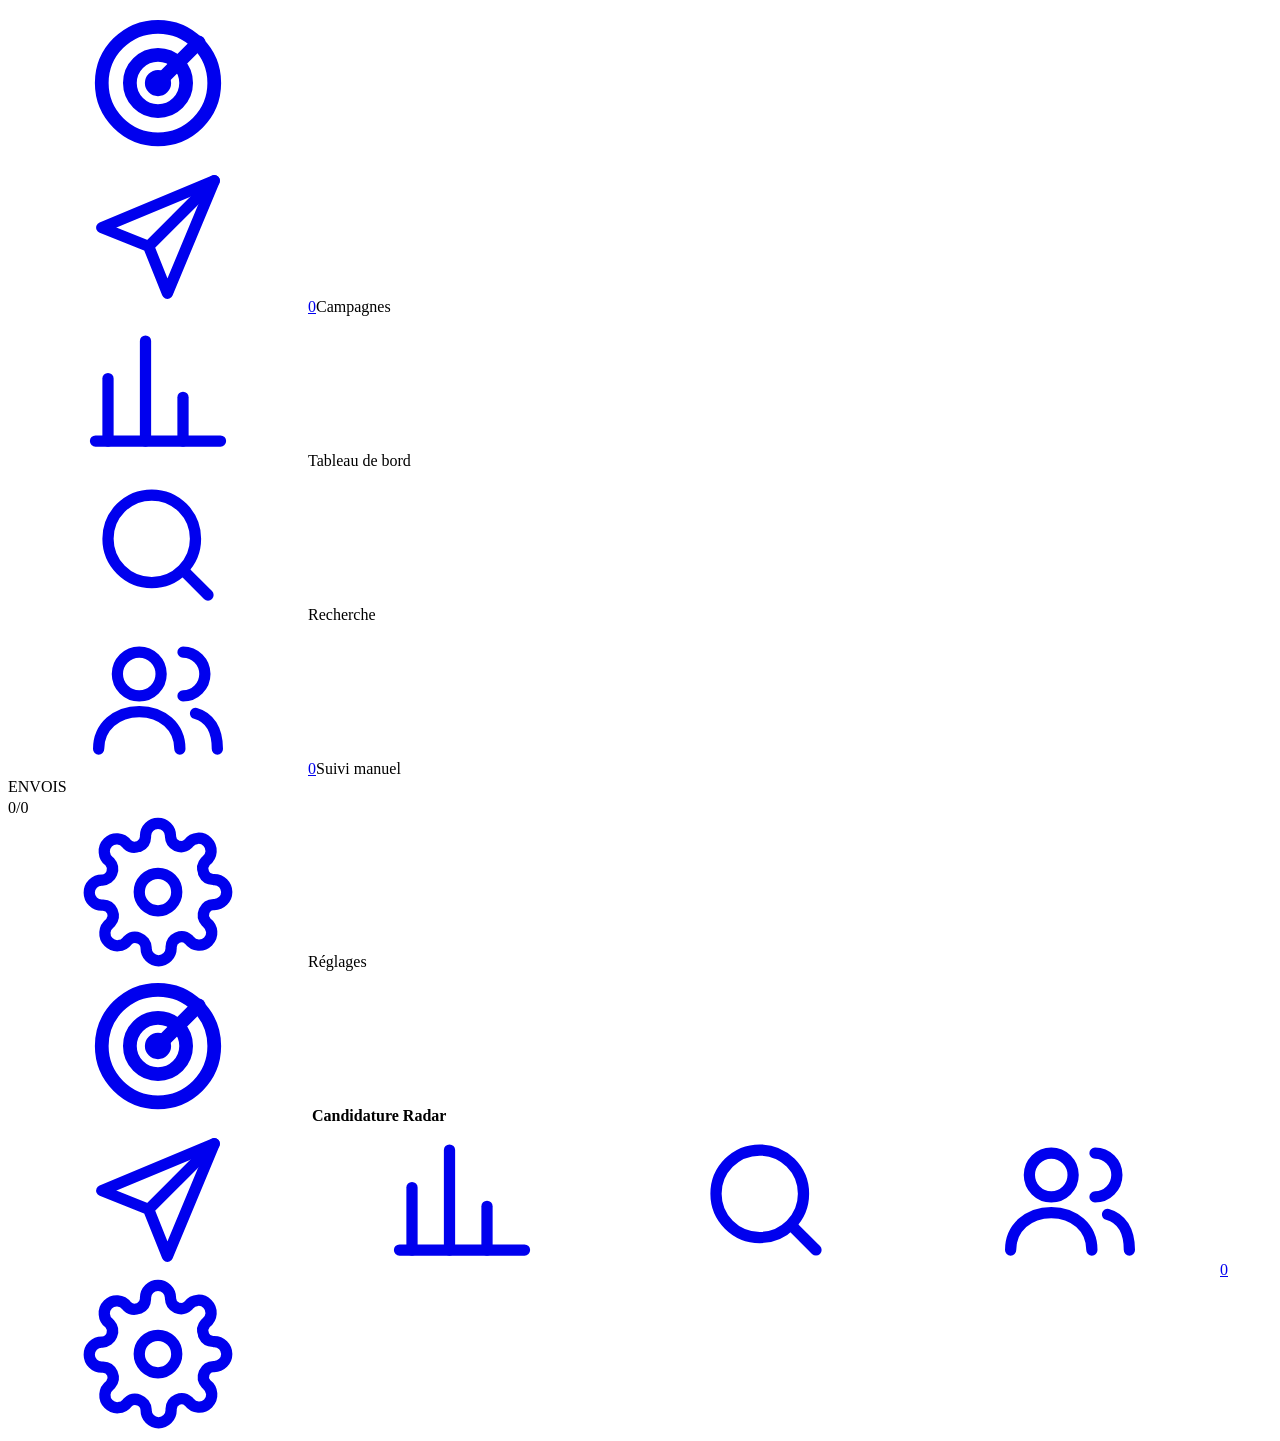
==== commit d39e2c0c: "Tableau de bord : résultats, nature des réponses, relances proposées Nouvel onglet : envoyés, ouvert" ====
--- a/app/web/static/index.html
+++ b/app/web/static/index.html
@@ -24,6 +24,9 @@
   <symbol id="i-people" viewBox="0 0 24 24" fill="none" stroke="currentColor" stroke-width="1.8" stroke-linecap="round" stroke-linejoin="round">
     <circle cx="9" cy="8" r="3.5"/><path d="M2.5 20c0-3.6 2.9-6 6.5-6s6.5 2.4 6.5 6"/><path d="M16 4.5a3.5 3.5 0 0 1 0 7"/><path d="M18 14.3c2.2.6 3.5 2.6 3.5 5.7"/>
   </symbol>
+  <symbol id="i-chart" viewBox="0 0 24 24" fill="none" stroke="currentColor" stroke-width="1.8" stroke-linecap="round" stroke-linejoin="round">
+    <path d="M4 20V10"/><path d="M10 20V4"/><path d="M16 20v-7"/><path d="M22 20H2"/>
+  </symbol>
   <symbol id="i-gear" viewBox="0 0 24 24" fill="none" stroke="currentColor" stroke-width="1.8" stroke-linecap="round" stroke-linejoin="round">
     <circle cx="12" cy="12" r="3"/><path d="M19.4 15a1.7 1.7 0 0 0 .3 1.8l.1.1a2 2 0 1 1-2.8 2.8l-.1-.1a1.7 1.7 0 0 0-1.8-.3 1.7 1.7 0 0 0-1 1.5V21a2 2 0 1 1-4 0v-.1a1.7 1.7 0 0 0-1.1-1.5 1.7 1.7 0 0 0-1.8.3l-.1.1a2 2 0 1 1-2.8-2.8l.1-.1a1.7 1.7 0 0 0 .3-1.8 1.7 1.7 0 0 0-1.5-1H3a2 2 0 1 1 0-4h.1a1.7 1.7 0 0 0 1.5-1.1 1.7 1.7 0 0 0-.3-1.8l-.1-.1a2 2 0 1 1 2.8-2.8l.1.1a1.7 1.7 0 0 0 1.8.3H9a1.7 1.7 0 0 0 1-1.5V3a2 2 0 1 1 4 0v.1a1.7 1.7 0 0 0 1 1.5 1.7 1.7 0 0 0 1.8-.3l.1-.1a2 2 0 1 1 2.8 2.8l-.1.1a1.7 1.7 0 0 0-.3 1.8V9a1.7 1.7 0 0 0 1.5 1H21a2 2 0 1 1 0 4h-.1a1.7 1.7 0 0 0-1.5 1Z"/>
   </symbol>
@@ -33,6 +36,7 @@
   <a class="logo" href="#/campagnes" title="Candidature Radar"><svg><use href="#i-radar"/></svg></a>
   <nav>
     <div class="navbtn"><a href="#/campagnes" data-nav="campagnes" aria-label="Campagnes"><svg><use href="#i-plane"/></svg><span class="navbadge zero" data-badge="camp">0</span></a><span class="tip">Campagnes</span></div>
+    <div class="navbtn"><a href="#/dashboard" data-nav="dashboard" aria-label="Tableau de bord"><svg><use href="#i-chart"/></svg></a><span class="tip">Tableau de bord</span></div>
     <div class="navbtn"><a href="#/recherche" data-nav="recherche" aria-label="Recherche"><svg><use href="#i-search"/></svg></a><span class="tip">Recherche</span></div>
     <div class="navbtn"><a href="#/suivi" data-nav="suivi" aria-label="Suivi"><svg><use href="#i-people"/></svg><span class="navbadge zero" data-badge="suivi">0</span></a><span class="tip">Suivi manuel</span></div>
   </nav>
@@ -51,6 +55,7 @@
 
 <nav class="mnav">
   <a href="#/campagnes" data-nav="campagnes" aria-label="Campagnes"><svg><use href="#i-plane"/></svg></a>
+  <a href="#/dashboard" data-nav="dashboard" aria-label="Tableau de bord"><svg><use href="#i-chart"/></svg></a>
   <a href="#/recherche" data-nav="recherche" aria-label="Recherche"><svg><use href="#i-search"/></svg></a>
   <a href="#/suivi" data-nav="suivi" aria-label="Suivi"><svg><use href="#i-people"/></svg><span class="navbadge zero" data-badge="suivi">0</span></a>
   <a href="#/reglages" data-nav="reglages" aria-label="Réglages"><svg><use href="#i-gear"/></svg></a>
